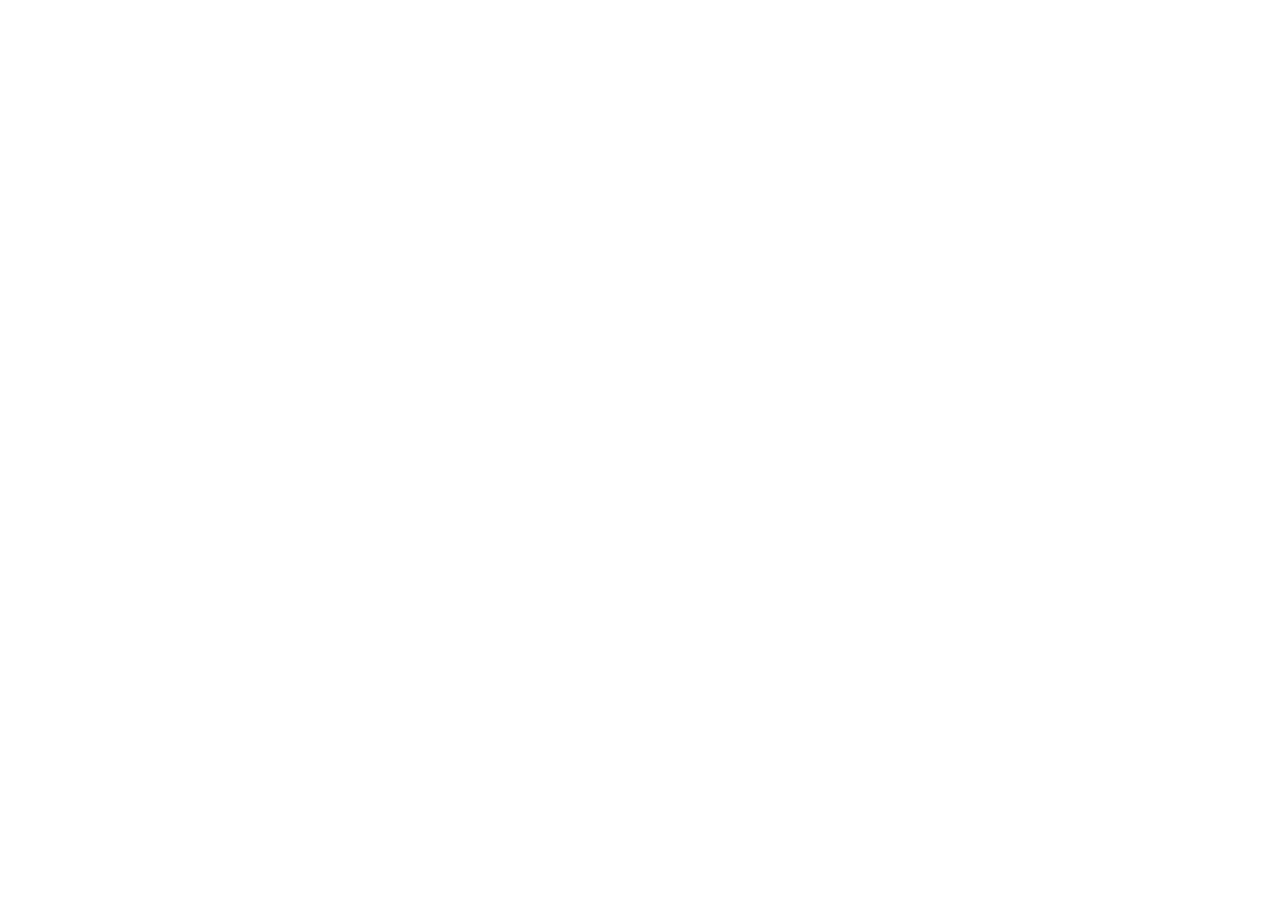
==== index.html @ df2b5955 "initial commit" ====
<!DOCTYPE html>
<html lang="sk">
<head>
    <meta charset="UTF-8">
    <meta name="viewport" content="width=device-width, initial-scale=1.0">
    <title>Document</title>
</head>
<body>
    
</body>
</html>
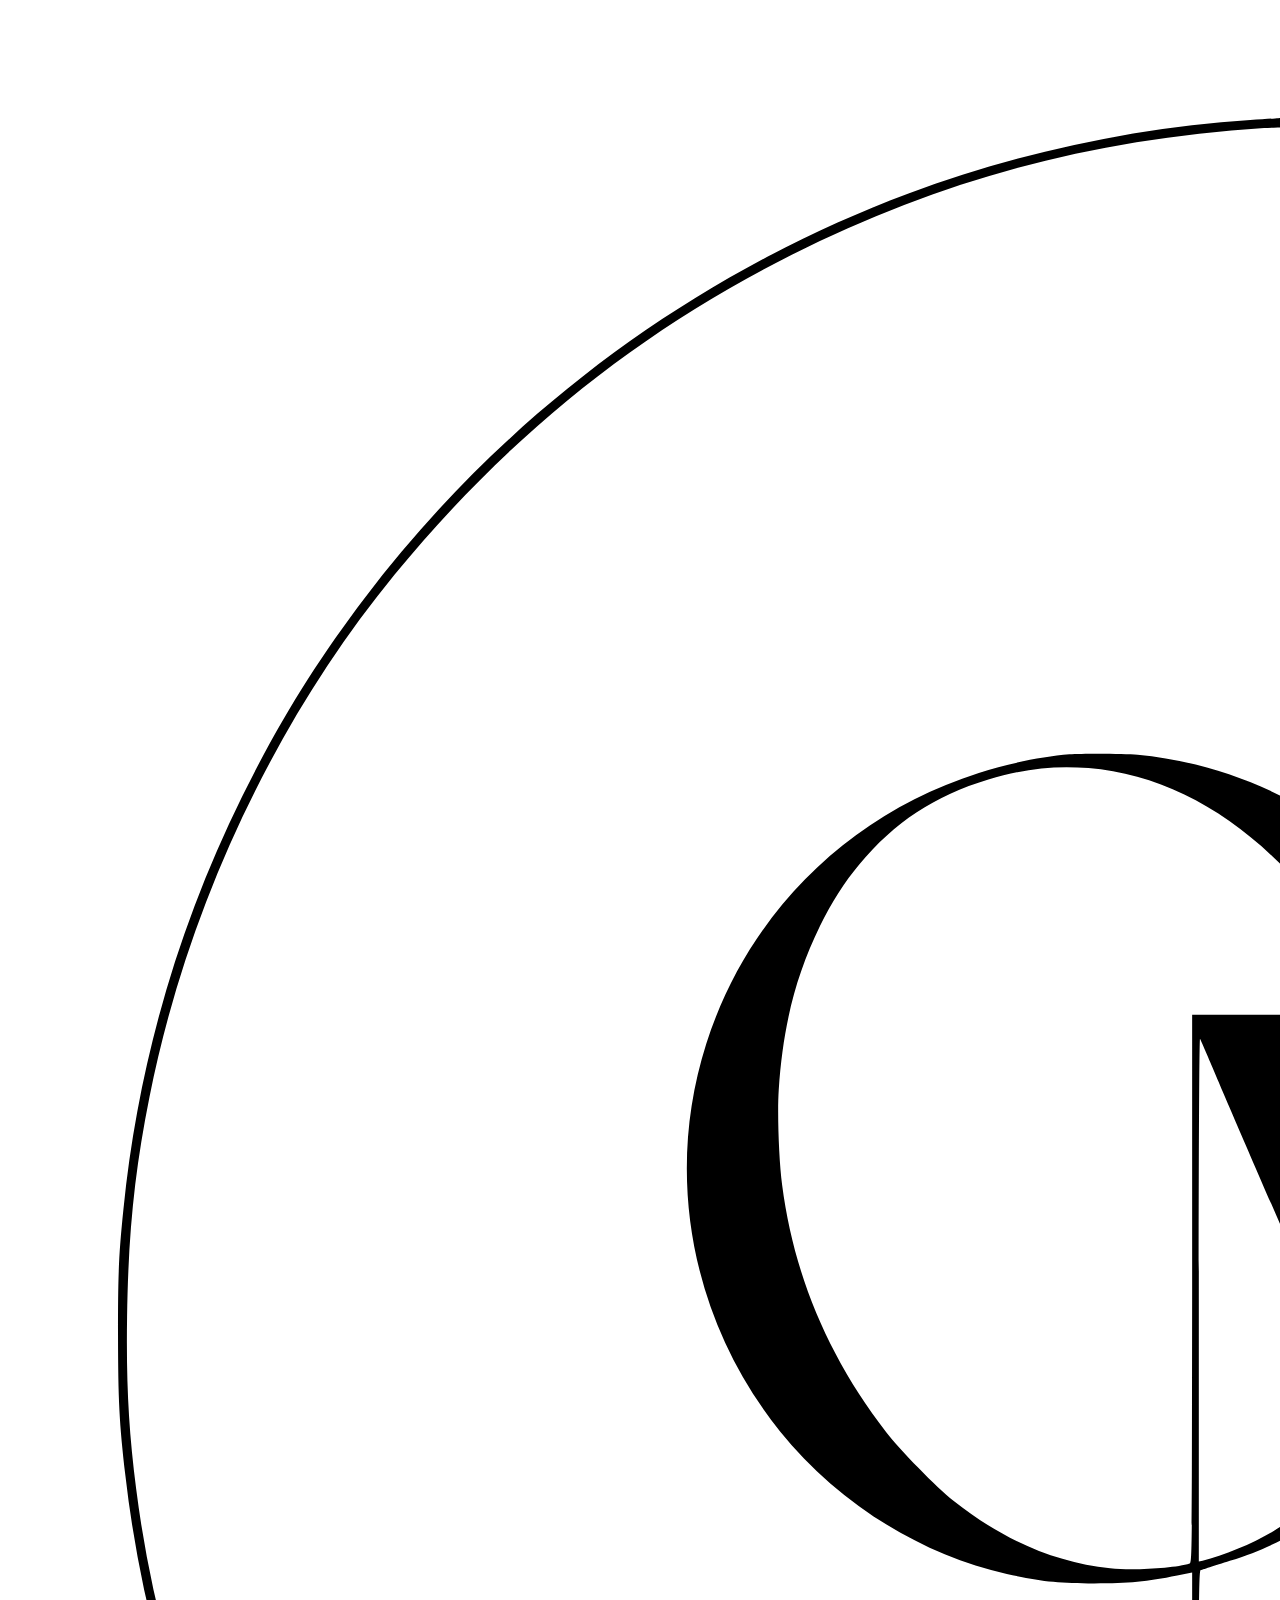
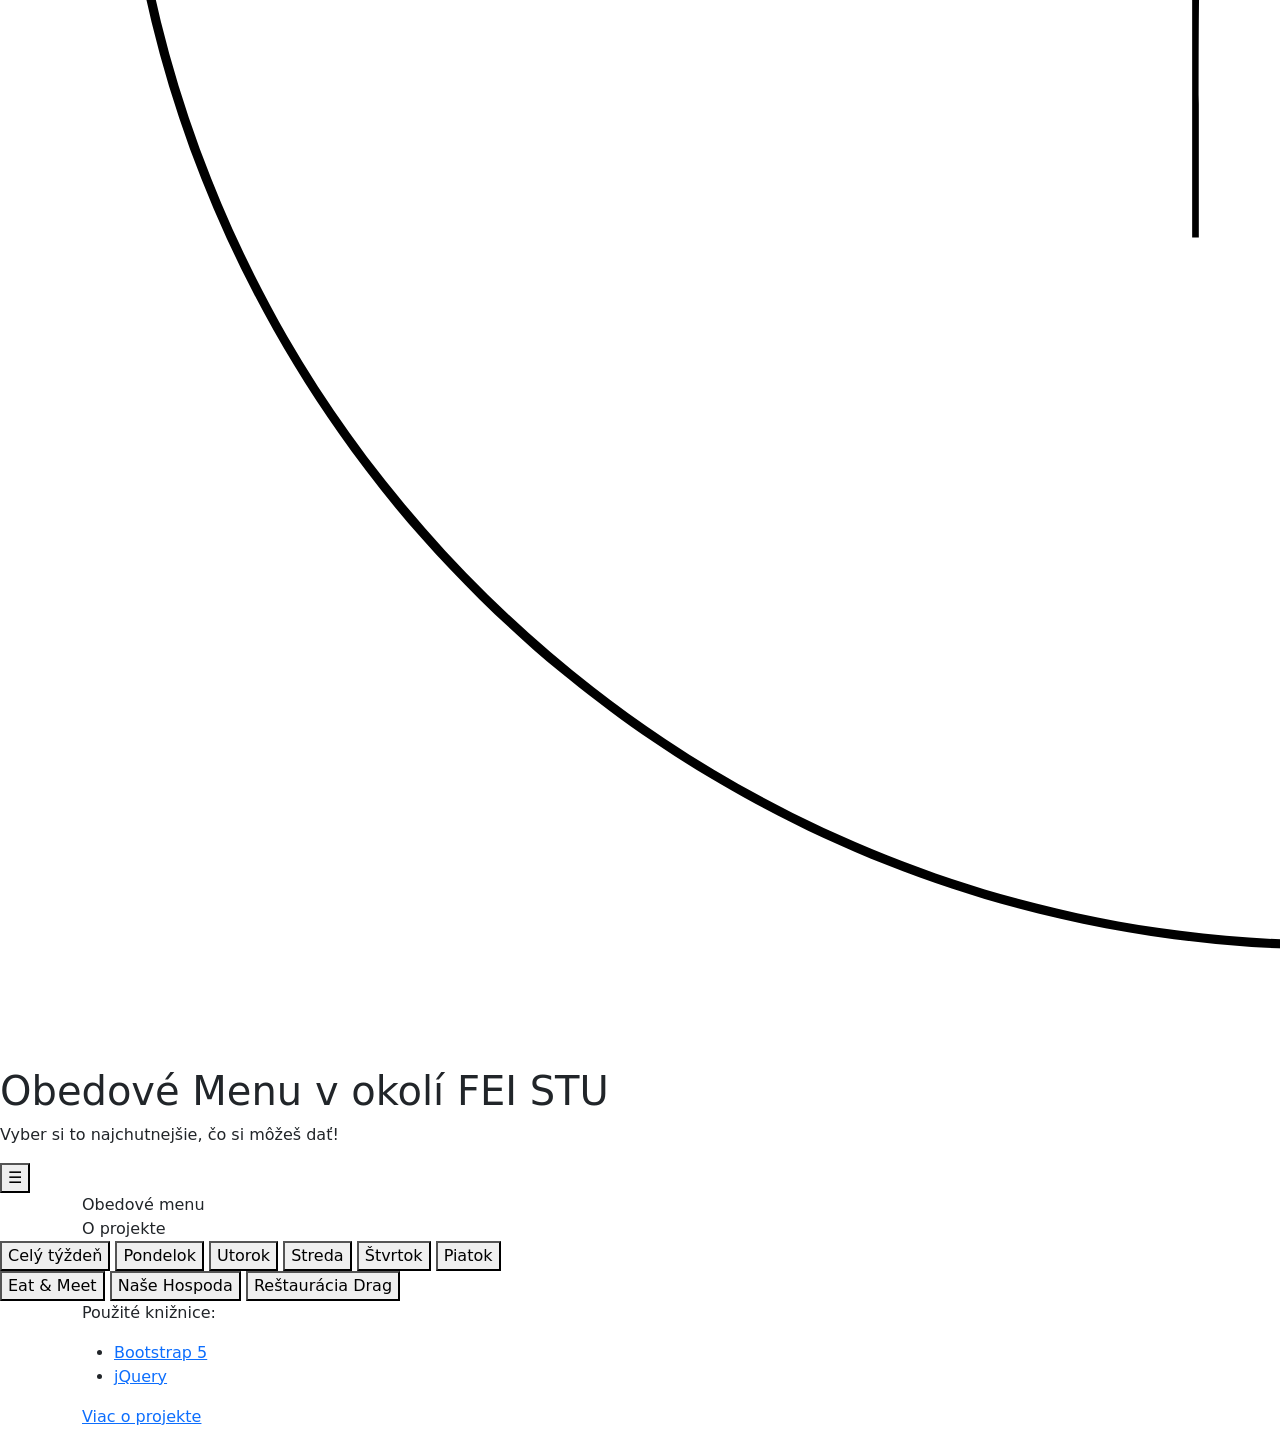
==== commit f551e30d: "add main page structure" ====
--- a/index.html
+++ b/index.html
@@ -3,9 +3,102 @@
 <head>
     <meta charset="UTF-8">
     <meta name="viewport" content="width=device-width, initial-scale=1.0">
-    <title>Document</title>
+    <title>Obedové Menu</title>
+
+    <!-- Bootstrap CSS -->
+    <link
+    href="https://cdn.jsdelivr.net/npm/bootstrap@5.3.8/dist/css/bootstrap.min.css"
+    rel="stylesheet">
+
+    <link rel="stylesheet" href="css/style.css">
 </head>
 <body>
+    <header>
+        <div class="header-container">
+            <div class="left">
+                <img src="favicon.svg" alt="Logo Obedové menu">
+                <h1>Obedové Menu v okolí FEI STU</h1>
+            </div>
+            
+            <p class="slogan">Vyber si to najchutnejšie, čo si môžeš dať!</p>
+        </div>
+    </header>
+
+    <button class="hamburger" id="menu-toggle" aria-expanded="false" aria-controls="main-nav">
+        ☰
+    </button>
     
+    <nav class="main-nav" aria-label="Hlavná navigácia">
+        <div class="container">
+            <a href="index.html" class="nav-link active"
+               aria-current="page">Obedové menu</a>
+            <a href="about.html" class="nav-link">O projekte</a>
+        </div>
+    </nav>
+
+    <main>
+        <section >
+            <div id="day-selector" class="day-selector" aria-label="Výber dňa v týždni">
+                <button type="button" class="day-button"
+                        data-day="all">Celý týždeň</button>
+                <button type="button" class="day-button"
+                        data-day="1">Pondelok</button>
+                <button type="button" class="day-button"
+                        data-day="2">Utorok</button>
+                <button type="button" class="day-button"
+                        data-day="3">Streda</button>
+                <button type="button" class="day-button"
+                        data-day="4">Štvrtok</button>
+                <button type="button" class="day-button"
+                        data-day="5">Piatok</button>
+            </div>
+
+            <div id="restaurant-selector" class="restaurant-selector" aria-label="Výber reštaurácie">
+                <button type="button" class="restaurant-button">Eat & Meet</button>
+                <button type="button" class="restaurant-button">Naše Hospoda</button>
+                <button type="button" class="restaurant-button">Reštaurácia Drag</button>
+            </div>
+        </section>
+
+    </main>
+
+    <footer>
+        <div class="container">
+        <p>Použité knižnice:</p>
+
+        <ul>
+            <li>
+                <a href="https://getbootstrap.com/"
+                   target="_blank"
+                   rel="noopener noreferrer">
+                    Bootstrap 5
+                </a>
+            </li>
+            <li>
+                <a href="https://jquery.com/"
+                   target="_blank"
+                   rel="noopener noreferrer">
+                    jQuery
+                </a>
+            </li>
+        </ul>
+
+        <p>
+            <a href="about.html">Viac o projekte</a>
+        </p>
+    </div>
+    </footer>
+
+
+    <!-- jQuery -->
+    <script src="https://code.jquery.com/jquery-3.7.1.min.js"></script>
+
+    <!-- Bootstrap JavaScript -->
+    <script
+        src="https://cdn.jsdelivr.net/npm/bootstrap@5.3.8/dist/js/bootstrap.bundle.min.js">
+    </script>
+
+    <!-- JavaScript -->
+    <script src="js/script.js"></script>
 </body>
 </html>
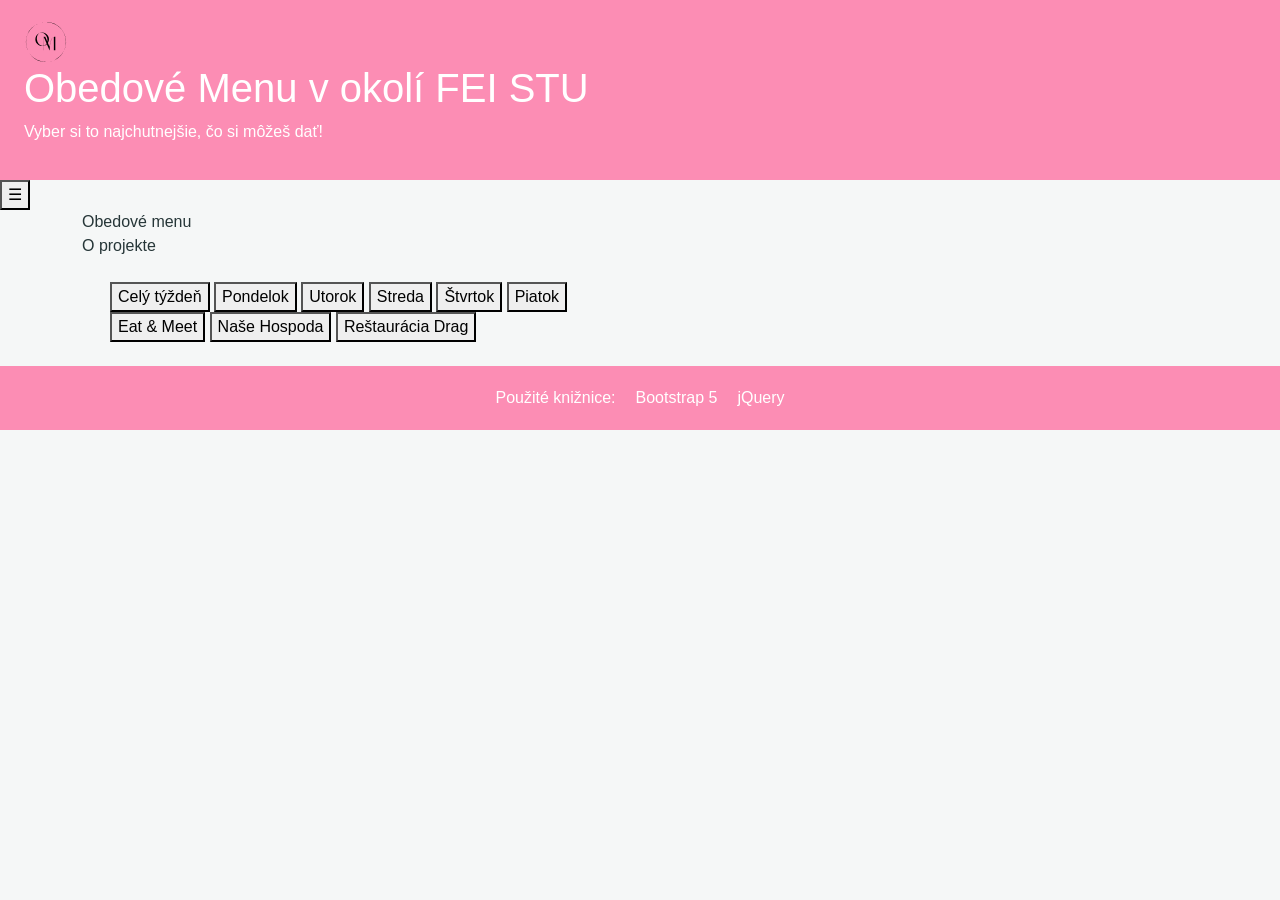
==== commit e3d7762c: "add: basic css" ====
--- a/index.html
+++ b/index.html
@@ -4,6 +4,8 @@
     <meta charset="UTF-8">
     <meta name="viewport" content="width=device-width, initial-scale=1.0">
     <title>Obedové Menu</title>
+
+    <link rel="icon" type="image/x-icon" href="favicon.svg">
 
     <!-- Bootstrap CSS -->
     <link
@@ -16,7 +18,7 @@
     <header>
         <div class="header-container">
             <div class="left">
-                <img src="favicon.svg" alt="Logo Obedové menu">
+                <img class="header-icon" src="favicon.svg" alt="Logo Obedové menu">
                 <h1>Obedové Menu v okolí FEI STU</h1>
             </div>
             
@@ -63,10 +65,10 @@
     </main>
 
     <footer>
-        <div class="container">
+        <div class="footer-content">
         <p>Použité knižnice:</p>
 
-        <ul>
+        <ul class="libraries">
             <li>
                 <a href="https://getbootstrap.com/"
                    target="_blank"
@@ -82,10 +84,6 @@
                 </a>
             </li>
         </ul>
-
-        <p>
-            <a href="about.html">Viac o projekte</a>
-        </p>
     </div>
     </footer>
 
--- a/css/style.css
+++ b/css/style.css
@@ -0,0 +1,88 @@
+* {
+  box-sizing: border-box;
+}
+
+:root {
+    --color-primary: #ffffff;
+}
+
+body {
+  margin: 0;
+  font-family: Arial, sans-serif;
+  background-color: #f5f7f7;
+  color: #263638;
+}
+
+header {
+  background-color: #fc8db4;
+  color: white;
+  padding: 20px 24px;
+}
+
+footer {
+  background-color: #fc8db4;
+  color: white;
+  padding: 20px 24px;
+}
+
+.footer-content {
+  display: flex;
+  align-items: center;
+  justify-content: center;
+  gap: 20px;
+}
+
+.footer-content p {
+  margin: 0;
+}
+
+.libraries {
+  list-style: none;
+  display: flex;
+  gap: 20px;
+  padding: 0;
+  margin: 0;
+}
+
+.libraries a {
+  color: white;
+  text-decoration: none;
+}
+
+.libraries a:hover {
+  text-decoration: underline;
+}
+
+.header-content {
+  max-width: 1100px;
+  margin: 0 auto;
+  display: flex;
+  align-items: center;
+  gap: 14px;
+}
+
+.header-icon {
+  width: 44px;
+  height: 44px;
+  object-fit: contain;
+  flex-shrink: 0;
+}
+
+.header-title h1 {
+  margin: 0;
+  font-size: 26px;
+}
+
+.header-title p {
+  margin: 5px 0 0;
+  color: #d9eeee;
+}
+
+main {
+  max-width: 1100px;
+  margin: 24px auto;
+  padding: 0 20px;
+}
+
+
+
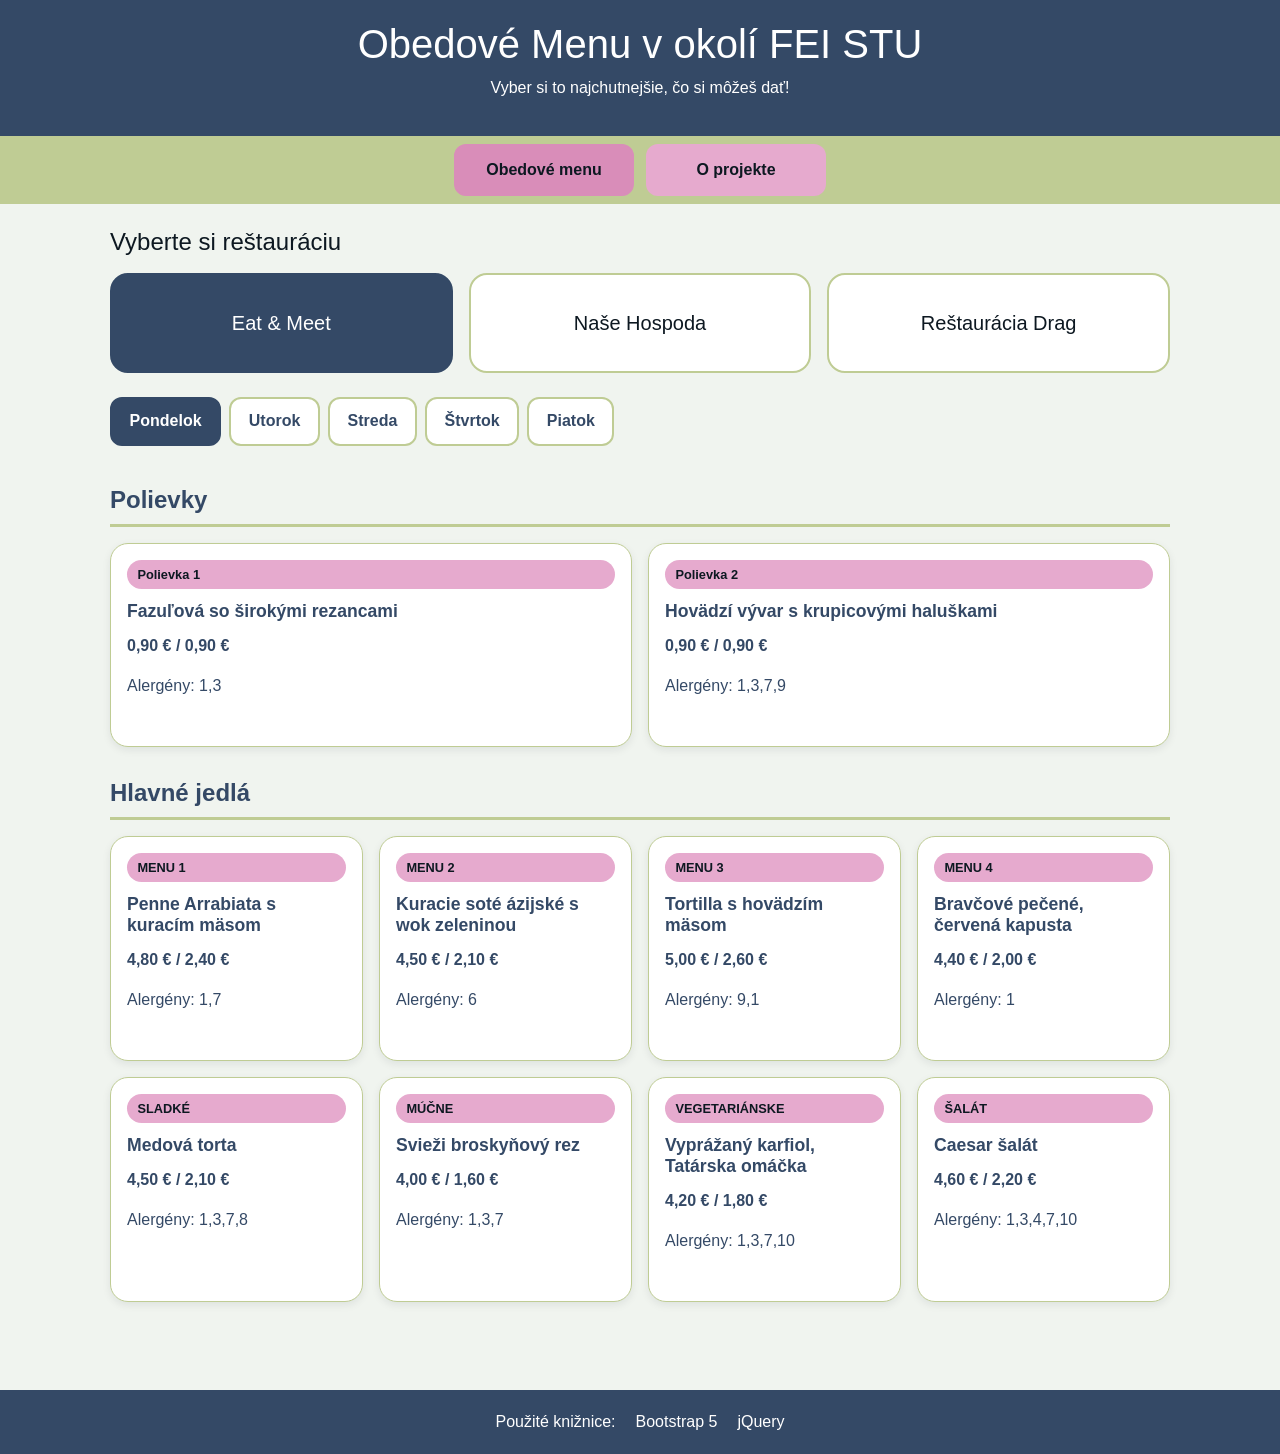
==== commit ee50c020: "add: website design layout" ====
--- a/index.html
+++ b/index.html
@@ -18,7 +18,6 @@
     <header>
         <div class="header-container">
             <div class="left">
-                <img class="header-icon" src="favicon.svg" alt="Logo Obedové menu">
                 <h1>Obedové Menu v okolí FEI STU</h1>
             </div>
             
@@ -26,23 +25,45 @@
         </div>
     </header>
 
-    <button class="hamburger" id="menu-toggle" aria-expanded="false" aria-controls="main-nav">
+    <button
+        class="hamburger navbar-toggler"
+        id="menu-toggle"
+        type="button"
+        aria-expanded="false"
+        aria-controls="main-nav"
+        aria-label="Otvoriť navigáciu"
+    >
         ☰
     </button>
-    
-    <nav class="main-nav" aria-label="Hlavná navigácia">
+
+    <nav class="main-nav navbar navbar-expand-md" id="main-nav"
+        aria-label="Hlavná navigácia">
         <div class="container">
-            <a href="index.html" class="nav-link active"
-               aria-current="page">Obedové menu</a>
-            <a href="about.html" class="nav-link">O projekte</a>
+            <a href="index.html" class="nav-link active" aria-current="page">
+                Obedové menu
+            </a>
+            <a href="about.html" class="nav-link">
+                O projekte
+            </a>
         </div>
     </nav>
 
     <main>
-        <section >
-            <div id="day-selector" class="day-selector" aria-label="Výber dňa v týždni">
-                <button type="button" class="day-button"
-                        data-day="all">Celý týždeň</button>
+        <section id="restaurant-selection">
+            <div id="restaurant-selector" class="restaurant-selector" aria-label="Výber reštaurácie">
+
+                <h2 class="h4 mb-3">Vyberte si reštauráciu</h2>
+
+                <div id="restaurants-container" class="row g-3">
+                    <!-- listings are generated by JavaScript -->
+                </div>
+    
+            </div>            
+        </section>
+
+        <!-- display the menu -->
+        <section id="menu-section">
+             <div id="day-selector" class="day-selector" aria-label="Výber dňa v týždni">
                 <button type="button" class="day-button"
                         data-day="1">Pondelok</button>
                 <button type="button" class="day-button"
@@ -55,10 +76,8 @@
                         data-day="5">Piatok</button>
             </div>
 
-            <div id="restaurant-selector" class="restaurant-selector" aria-label="Výber reštaurácie">
-                <button type="button" class="restaurant-button">Eat & Meet</button>
-                <button type="button" class="restaurant-button">Naše Hospoda</button>
-                <button type="button" class="restaurant-button">Reštaurácia Drag</button>
+            <div id="meals-container">
+                
             </div>
         </section>
 
--- a/css/style.css
+++ b/css/style.css
@@ -1,28 +1,38 @@
+
 * {
   box-sizing: border-box;
 }
 
 :root {
-    --color-primary: #ffffff;
+  --color-primary: #BFCC94;
+  --color-background: #F0F4EF;
+  --color-accent: #E6AACE;
+  --color-secondary: #344966;
+  --color-text: #0D1821;
+
+  --color-surface: #FFFFFF;
+  --color-border: var(--color-primary);
+  --color-hover: #E7ECD9;
+  --color-header-text: var(--color-surface);
+
+  --radius-card: 18px;
+  --radius-button: 12px;
+  --transition-default: 0.2s ease;
 }
 
 body {
   margin: 0;
   font-family: Arial, sans-serif;
-  background-color: #f5f7f7;
-  color: #263638;
-}
-
-header {
-  background-color: #fc8db4;
-  color: white;
+  background-color: var(--color-background);
+  color: var(--color-text);
+}
+
+header,
+footer {
+  background-color: var(--color-secondary);
+  color: var(--color-header-text);
   padding: 20px 24px;
-}
-
-footer {
-  background-color: #fc8db4;
-  color: white;
-  padding: 20px 24px;
+  text-align: center;
 }
 
 .footer-content {
@@ -45,7 +55,7 @@
 }
 
 .libraries a {
-  color: white;
+  color: var(--color-header-text);
   text-decoration: none;
 }
 
@@ -61,13 +71,6 @@
   gap: 14px;
 }
 
-.header-icon {
-  width: 44px;
-  height: 44px;
-  object-fit: contain;
-  flex-shrink: 0;
-}
-
 .header-title h1 {
   margin: 0;
   font-size: 26px;
@@ -75,7 +78,46 @@
 
 .header-title p {
   margin: 5px 0 0;
-  color: #d9eeee;
+  color: var(--color-background);
+}
+
+/* Navigation */
+.main-nav {
+    background-color: var(--color-primary);
+    padding: 0.5rem 0;
+}
+
+.main-nav .container {
+    display: flex;
+    justify-content: center;
+    align-items: center;
+    gap: 0.75rem;
+}
+
+.main-nav .nav-link {
+    flex: 0 1 180px;
+    padding: 0.75rem 1rem;
+    border: 2px solid transparent;
+    border-radius: var(--radius-button);
+    background-color: var(--color-accent);
+    color: var(--color-text);
+    text-align: center;
+    text-decoration: none;
+    font-weight: 600;
+    transition:
+        background-color var(--transition-default),
+        transform var(--transition-default);
+}
+
+.main-nav .nav-link:hover {
+    background-color: #F0C3DC;
+    transform: translateY(-2px);
+}
+
+.main-nav .nav-link.active {
+    background-color: #D98DB9;
+    border-color: #D98DB9;
+    color: var(--color-text);
 }
 
 main {
@@ -84,5 +126,243 @@
   padding: 0 20px;
 }
 
-
-
+/* Restaurant selection */
+.restaurant-card {
+  display: flex;
+  align-items: center;
+  justify-content: center;
+  min-height: 100px;
+  padding: 1.25rem;
+  border: 2px solid var(--color-border);
+  border-radius: var(--radius-card);
+  background-color: var(--color-surface);
+  color: var(--color-text);
+  cursor: pointer;
+  transition:
+    background-color var(--transition-default),
+    border-color var(--transition-default),
+    transform var(--transition-default);
+}
+
+.restaurant-card:hover {
+  background-color: var(--color-hover);
+  border-color: var(--color-secondary);
+  transform: translateY(-3px);
+}
+
+.restaurant-card.active {
+  background-color: var(--color-secondary);
+  border-color: var(--color-secondary);
+  color: var(--color-surface);
+}
+
+.restaurant-card h3 {
+  margin: 0;
+}
+
+/* Day selection */
+.day-selector {
+  display: flex;
+  flex-wrap: wrap;
+  gap: 0.5rem;
+  margin: 1.5rem 0;
+}
+
+.day-button {
+  padding: 0.65rem 1.1rem;
+  border: 2px solid var(--color-border);
+  border-radius: var(--radius-button);
+  background-color: var(--color-surface);
+  color: var(--color-secondary);
+  font-weight: 600;
+  cursor: pointer;
+  transition:
+    background-color var(--transition-default),
+    color var(--transition-default),
+    border-color var(--transition-default);
+}
+
+.day-button:hover {
+  background-color: var(--color-hover);
+  border-color: var(--color-secondary);
+}
+
+.day-button.active {
+  background-color: var(--color-secondary);
+  border-color: var(--color-secondary);
+  color: var(--color-surface);
+}
+
+.restaurant-card:focus-visible,
+.day-button:focus-visible {
+  outline: 3px solid var(--color-accent);
+  outline-offset: 3px;
+}
+
+/* Main menu area */
+#meals-container {
+  padding: 1rem 0 2rem;
+}
+
+.menu-category {
+  margin-bottom: 2rem;
+}
+
+.menu-category-title {
+  margin-bottom: 1rem;
+  padding-bottom: 0.6rem;
+  border-bottom: 3px solid var(--color-primary);
+  color: var(--color-secondary);
+  font-size: 1.5rem;
+  font-weight: 700;
+}
+
+/* Meal cards */
+.meals-grid {
+  display: grid;
+  grid-template-columns: repeat(auto-fit, minmax(250px, 1fr));
+  gap: 1rem;
+}
+
+.meal-card {
+  height: 100%;
+  padding: 1.25rem;
+  border: 1px solid var(--color-border);
+  border-radius: var(--radius-card);
+  background-color: var(--color-surface);
+  color: var(--color-text);
+  box-shadow: 0 3px 8px rgb(13 24 33 / 8%);
+  transition:
+    transform var(--transition-default),
+    box-shadow var(--transition-default);
+}
+
+.meal-card:hover {
+  transform: scale(1.025);
+  box-shadow: 0 8px 18px rgb(13 24 33 / 14%);
+}
+
+.meal-card-title {
+  margin-bottom: 0.75rem;
+  color: var(--color-secondary);
+  font-size: 1.1rem;
+  font-weight: 700;
+}
+
+.meal-card-type {
+  display: inline-block;
+  margin-bottom: 0.75rem;
+  padding: 0.3rem 0.65rem;
+  border-radius: 999px;
+  background-color: var(--color-accent);
+  color: var(--color-text);
+  font-size: 0.8rem;
+  font-weight: 600;
+}
+
+.meal-card-details {
+  display: flex;
+  flex-wrap: wrap;
+  justify-content: space-between;
+  gap: 0.5rem;
+  margin-top: 1rem;
+  padding-top: 0.75rem;
+  border-top: 1px solid var(--color-border);
+  font-size: 0.9rem;
+}
+
+.meal-card-price {
+  color: var(--color-secondary);
+  font-weight: 700;
+}
+
+.meal-card-allergens {
+  color: var(--color-secondary);
+}
+
+/* Hamburger menu */
+.hamburger {
+  display: none;
+  padding: 0.5rem 0.75rem;
+  border: 2px solid var(--color-primary);
+  border-radius: var(--radius-button);
+  background-color: var(--color-secondary);
+  color: var(--color-surface);
+  font-size: 1.5rem;
+  line-height: 1;
+  cursor: pointer;
+}
+
+.hamburger:hover,
+.hamburger:focus,
+.hamburger:active {
+    background-color: var(--color-hover);
+    color: var(--color-text);
+    box-shadow: none;
+}
+
+.hamburger:focus-visible {
+  outline: 3px solid var(--color-accent);
+  outline-offset: 3px;
+}
+
+@media (prefers-reduced-motion: reduce) {
+  .meal-card,
+  .restaurant-card,
+  .day-button {
+    transition: none;
+  }
+
+  .meal-card:hover,
+  .restaurant-card:hover {
+    transform: none;
+  }
+}
+
+@media (max-width: 768px) {
+  header,
+  footer {
+    padding: 16px;
+  }
+
+  main {
+    margin: 16px auto;
+    padding: 0 12px;
+  }
+
+  .hamburger {
+    display: block;
+    margin: 0.75rem 1rem;
+  }
+
+
+  .main-nav {
+    display: none;
+  }
+
+  .main-nav.open {
+    display: block;
+  }
+
+  .main-nav .container {
+    display: flex;
+    flex-direction: column;
+    gap: 0.5rem;
+  }
+
+  .header-title h1 {
+    font-size: 1.3rem;
+  }
+
+  .footer-content,
+  .libraries {
+    flex-direction: column;
+    gap: 10px;
+    text-align: center;
+  }
+
+  .meals-grid {
+    grid-template-columns: 1fr;
+  }
+}
+
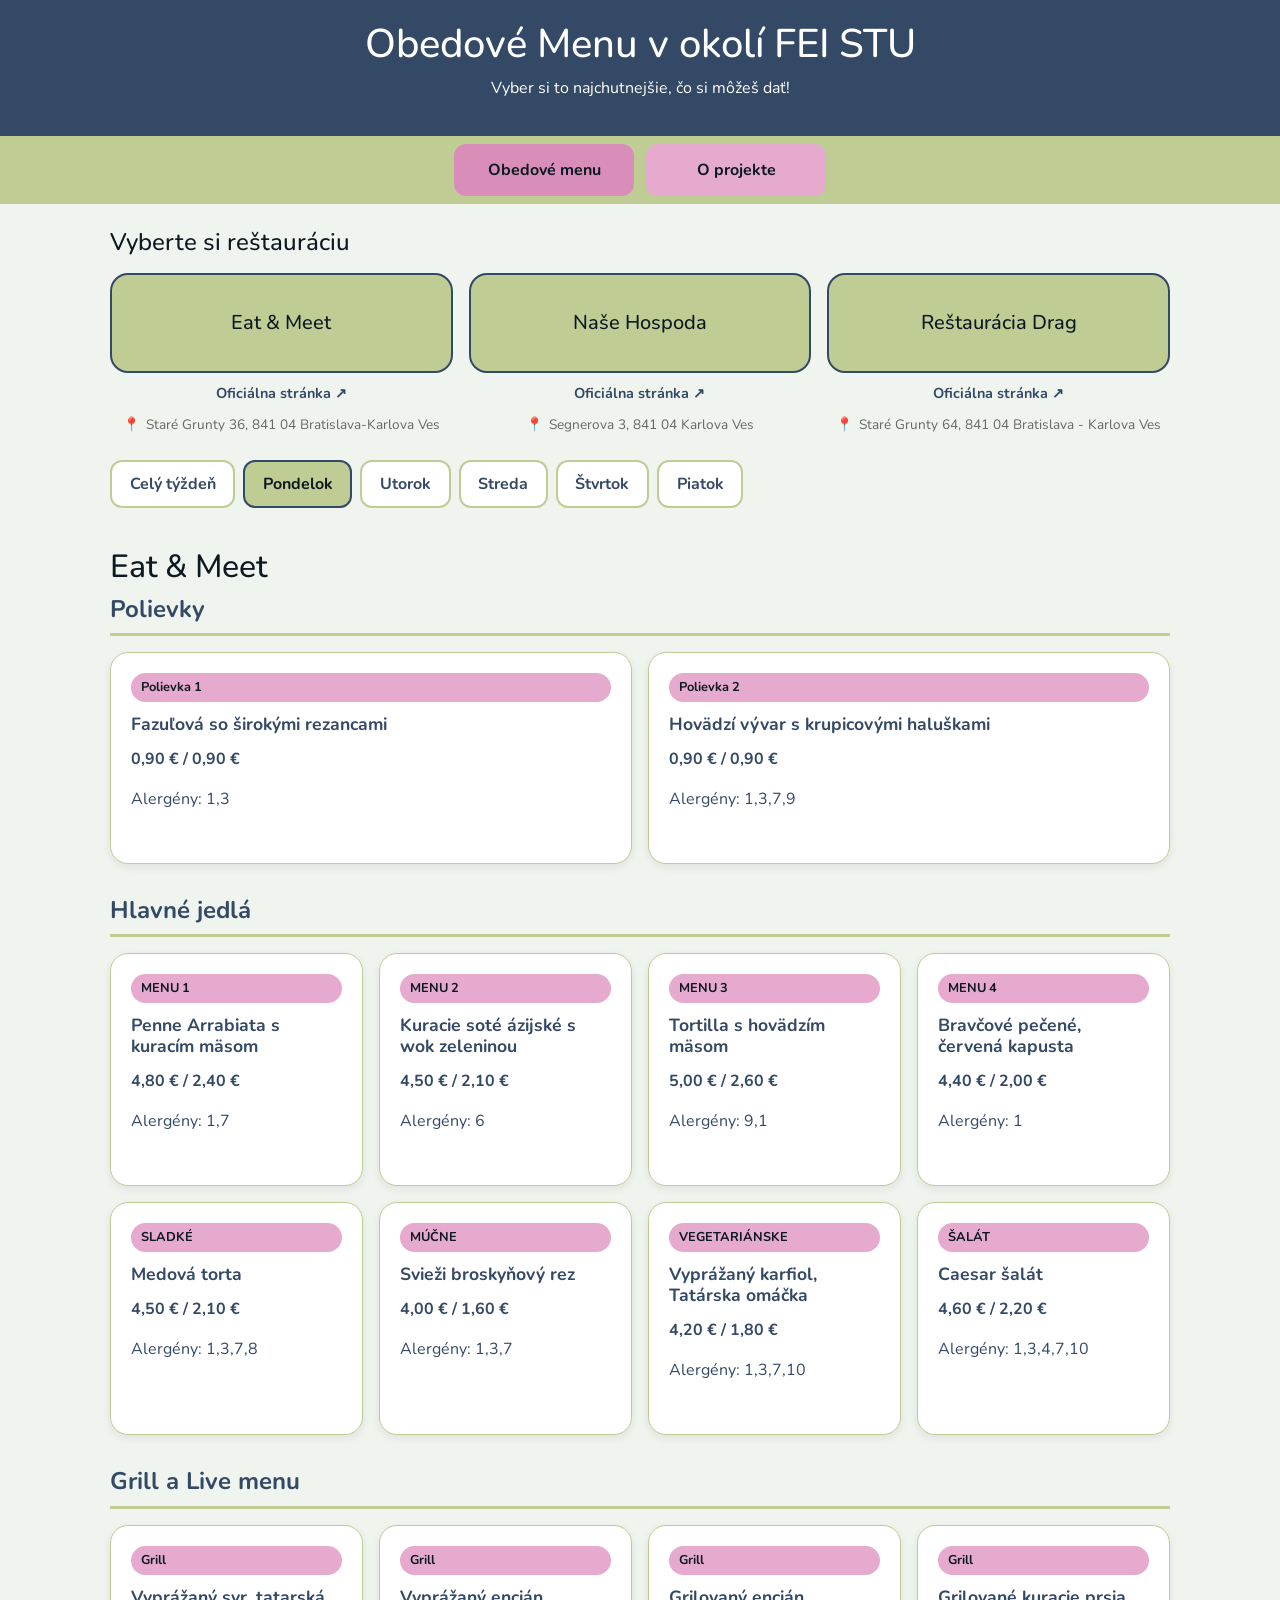
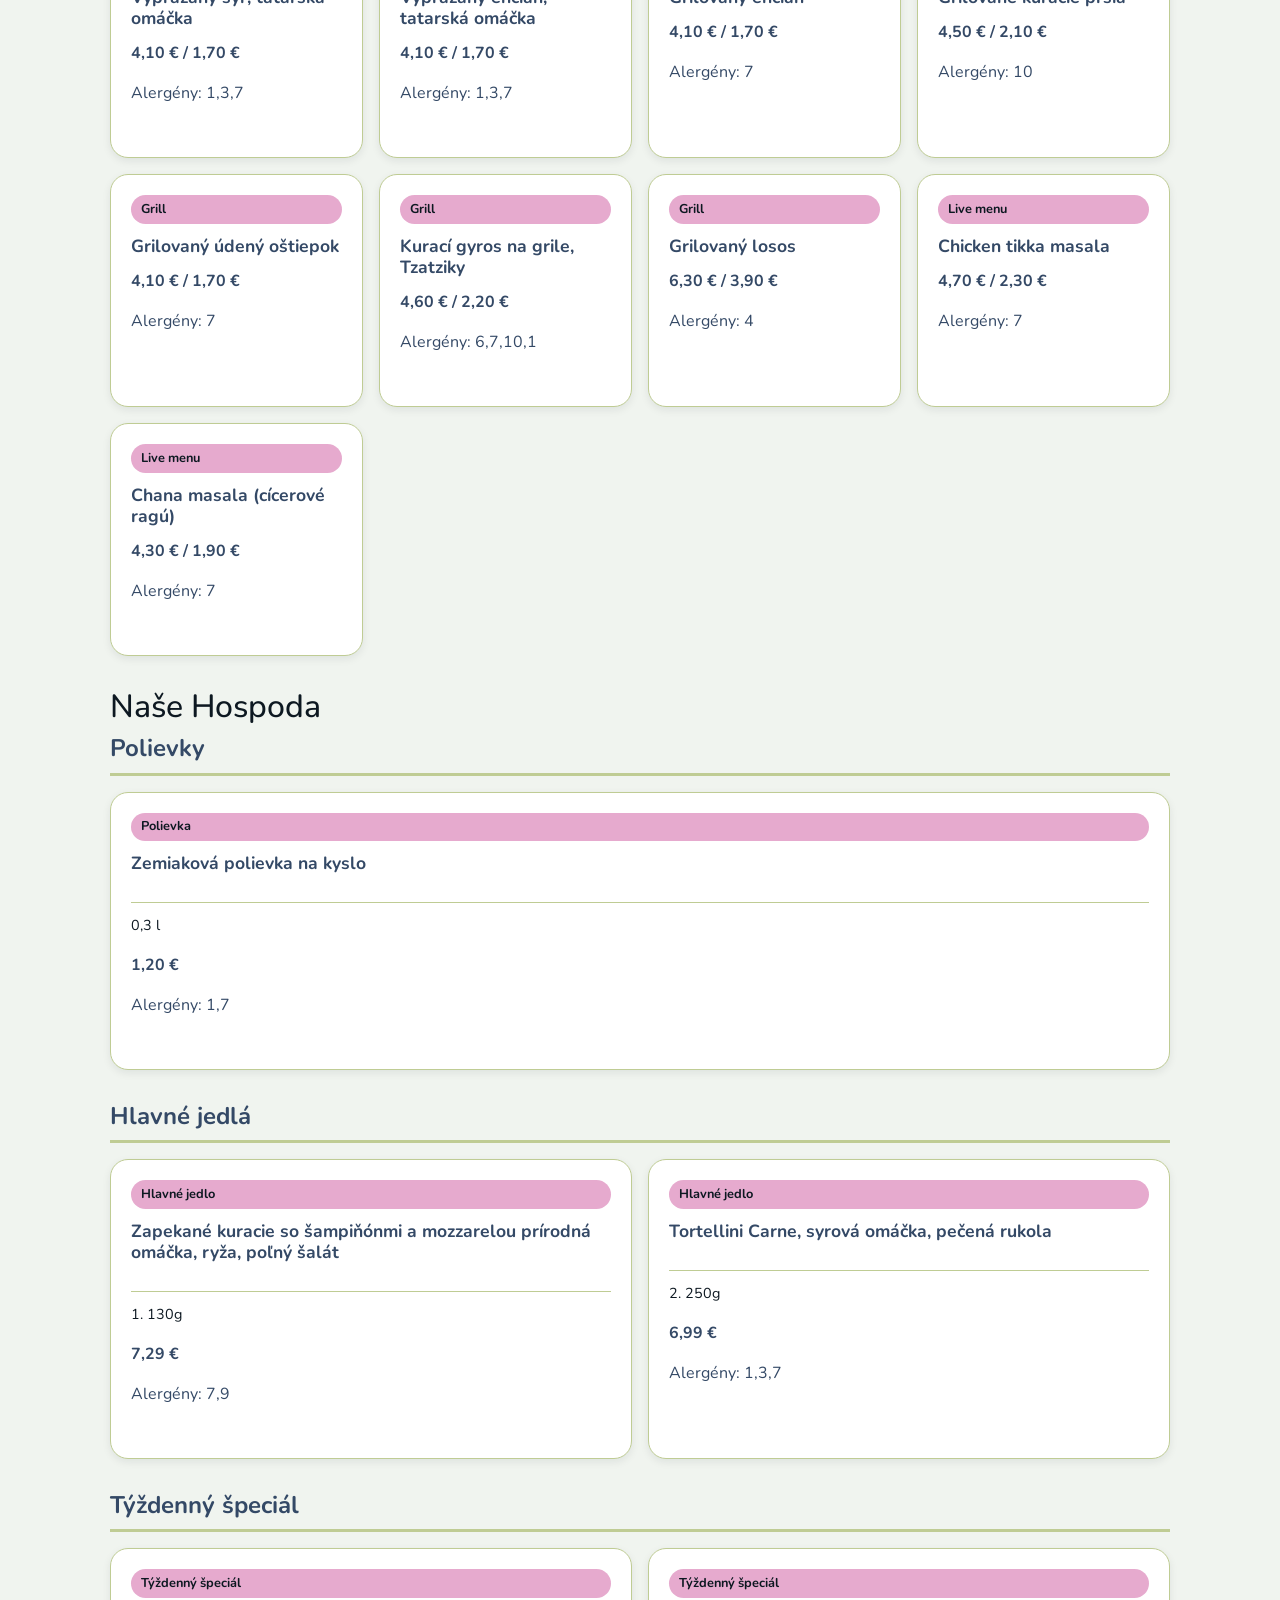
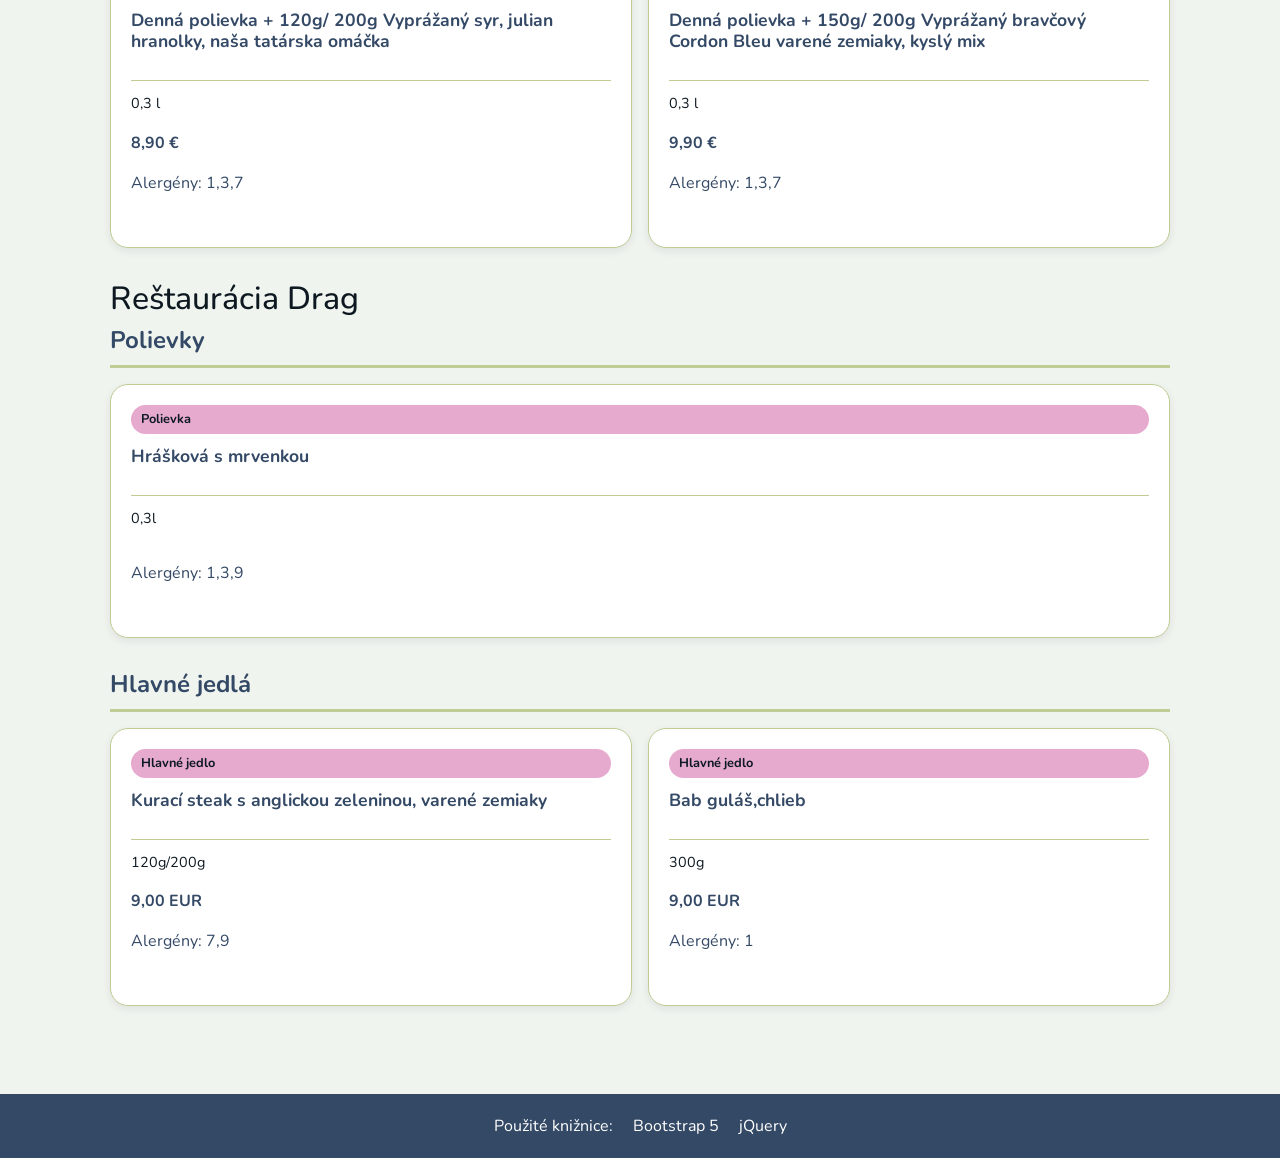
==== commit 18854e95: "Add restaurant links and addresses" ====
--- a/index.html
+++ b/index.html
@@ -64,6 +64,9 @@
         <!-- display the menu -->
         <section id="menu-section">
              <div id="day-selector" class="day-selector" aria-label="Výber dňa v týždni">
+                <button type="button" id="week-view-toggle" class="day-button">
+                    Celý týždeň
+                </button>
                 <button type="button" class="day-button"
                         data-day="1">Pondelok</button>
                 <button type="button" class="day-button"
--- a/css/style.css
+++ b/css/style.css
@@ -9,6 +9,7 @@
   --color-accent: #E6AACE;
   --color-secondary: #344966;
   --color-text: #0D1821;
+  --color-active: #8CA9A0;
 
   --color-surface: #FFFFFF;
   --color-border: var(--color-primary);
@@ -19,10 +20,36 @@
   --radius-button: 12px;
   --transition-default: 0.2s ease;
 }
+@font-face {
+    font-family: 'Nunito';
+    src: url('../fonts/Nunito-Regular.woff2') format('woff2');
+    font-weight: 400;
+}
+@font-face {
+    font-family: 'Nunito';
+    src: url('../fonts/Nunito-Medium.woff2') format('woff2');
+    font-weight: 500;
+}
+@font-face {
+    font-family: 'Nunito';
+    src: url('../fonts/Nunito-Bold.woff2') format('woff2');
+    font-weight: 700;
+}
+@font-face {
+    font-family: 'Nunito';
+    src: url('../fonts/Nunito-BoldItalic.woff2') format('woff2');
+    font-weight: 700;
+    font-style: italic;
+}
+@font-face {
+    font-family: 'Nunito';
+    src: url('../fonts/Nunito-Italic.woff2') format('woff2');
+    font-style: italic;
+}
 
 body {
   margin: 0;
-  font-family: Arial, sans-serif;
+  font-family: 'Nunito', Helvetica;
   background-color: var(--color-background);
   color: var(--color-text);
 }
@@ -151,9 +178,9 @@
 }
 
 .restaurant-card.active {
-  background-color: var(--color-secondary);
+  background-color: var(--color-primary);
   border-color: var(--color-secondary);
-  color: var(--color-surface);
+  color: var(--color-text);
 }
 
 .restaurant-card h3 {
@@ -188,9 +215,9 @@
 }
 
 .day-button.active {
-  background-color: var(--color-secondary);
+  background-color: var(--color-primary);
   border-color: var(--color-secondary);
-  color: var(--color-surface);
+  color: var(--color-text);
 }
 
 .restaurant-card:focus-visible,
@@ -278,6 +305,37 @@
 
 .meal-card-allergens {
   color: var(--color-secondary);
+}
+
+.restaurant-option {
+  display: flex;
+  flex-direction: column;
+  align-items: center;
+  gap: 0.65rem;
+  height: 100%;
+}
+
+.restaurant-link {
+  color: var(--color-secondary);
+  font-size: 0.9rem;
+  font-weight: 700;
+  text-decoration: none;
+  transition: color var(--transition-default);
+}
+
+.restaurant-link:hover {
+  color: #6D4270;
+  text-decoration: underline;
+}
+
+.restaurant-address {
+  display: flex;
+  justify-content: center;
+  gap: 0.4rem;
+  margin: 0;
+  color: #666;
+  font-size: 0.85rem;
+  text-align: center;
 }
 
 /* Hamburger menu */
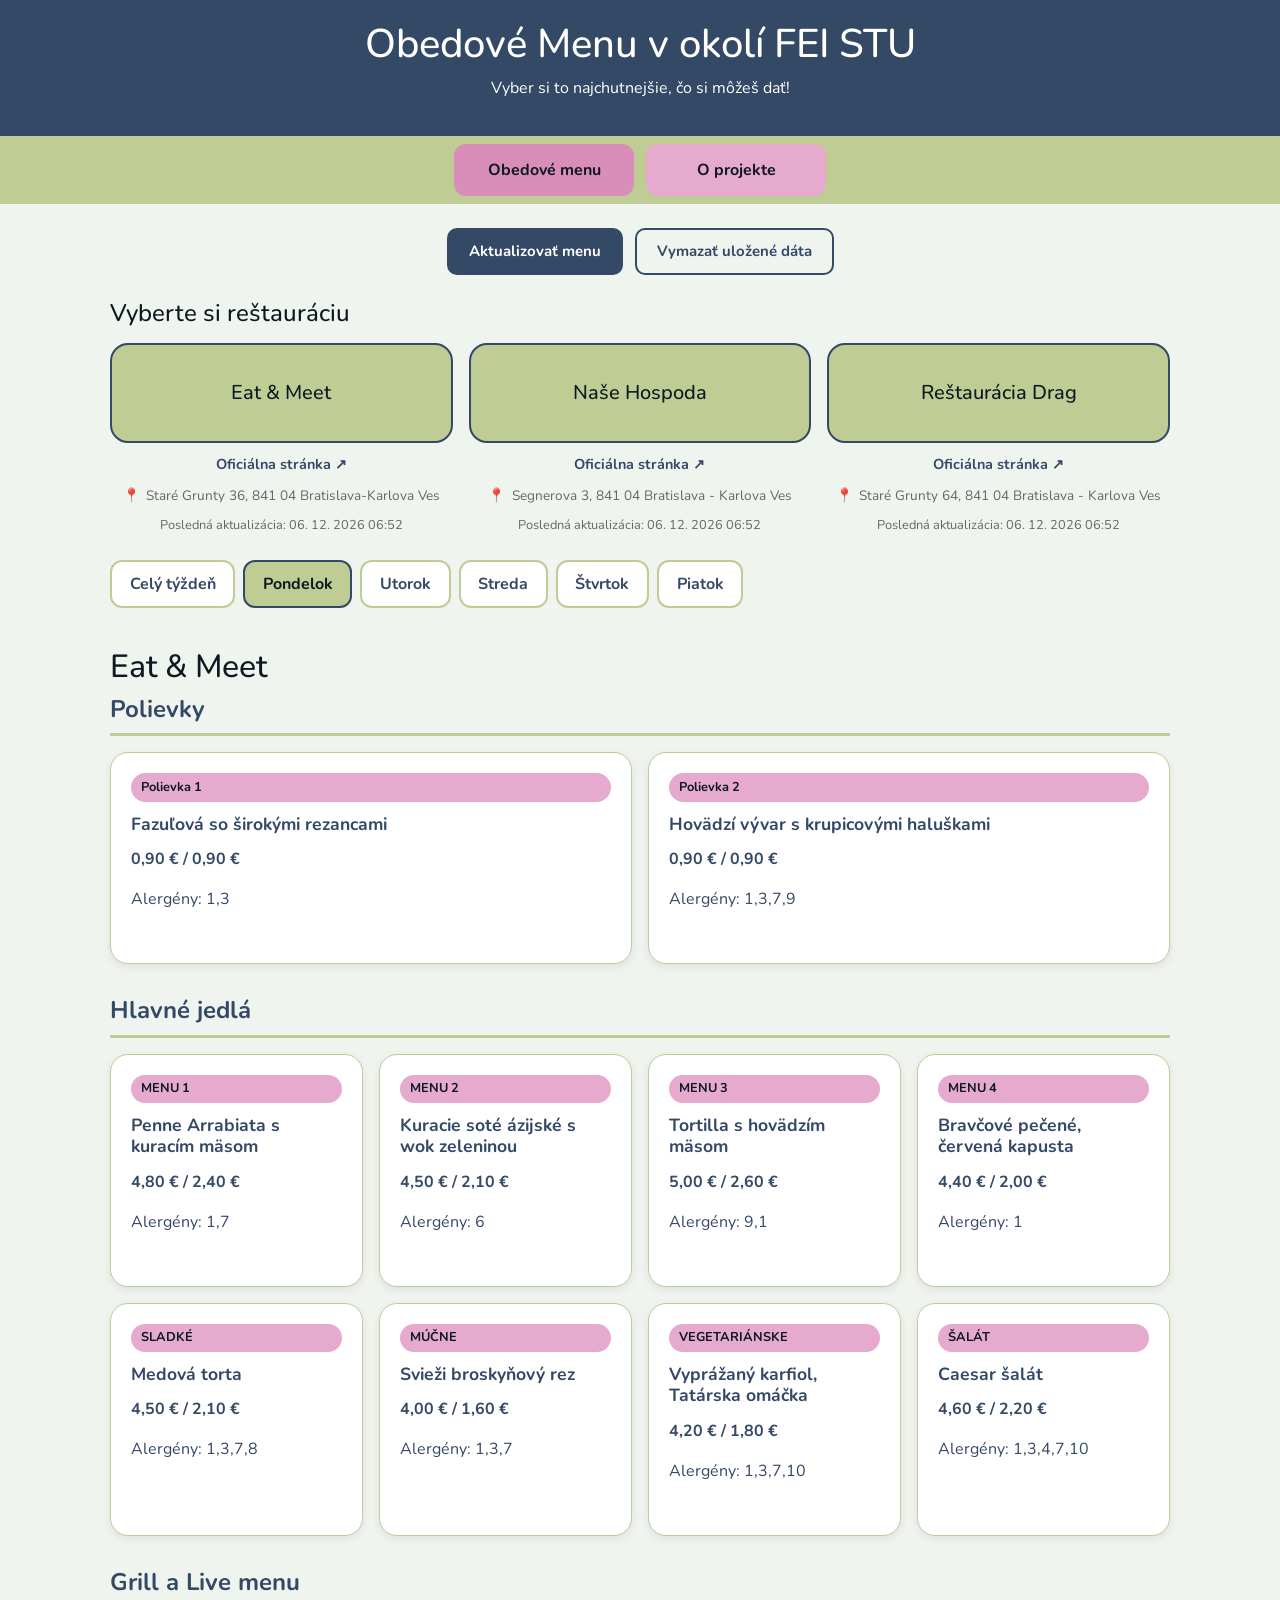
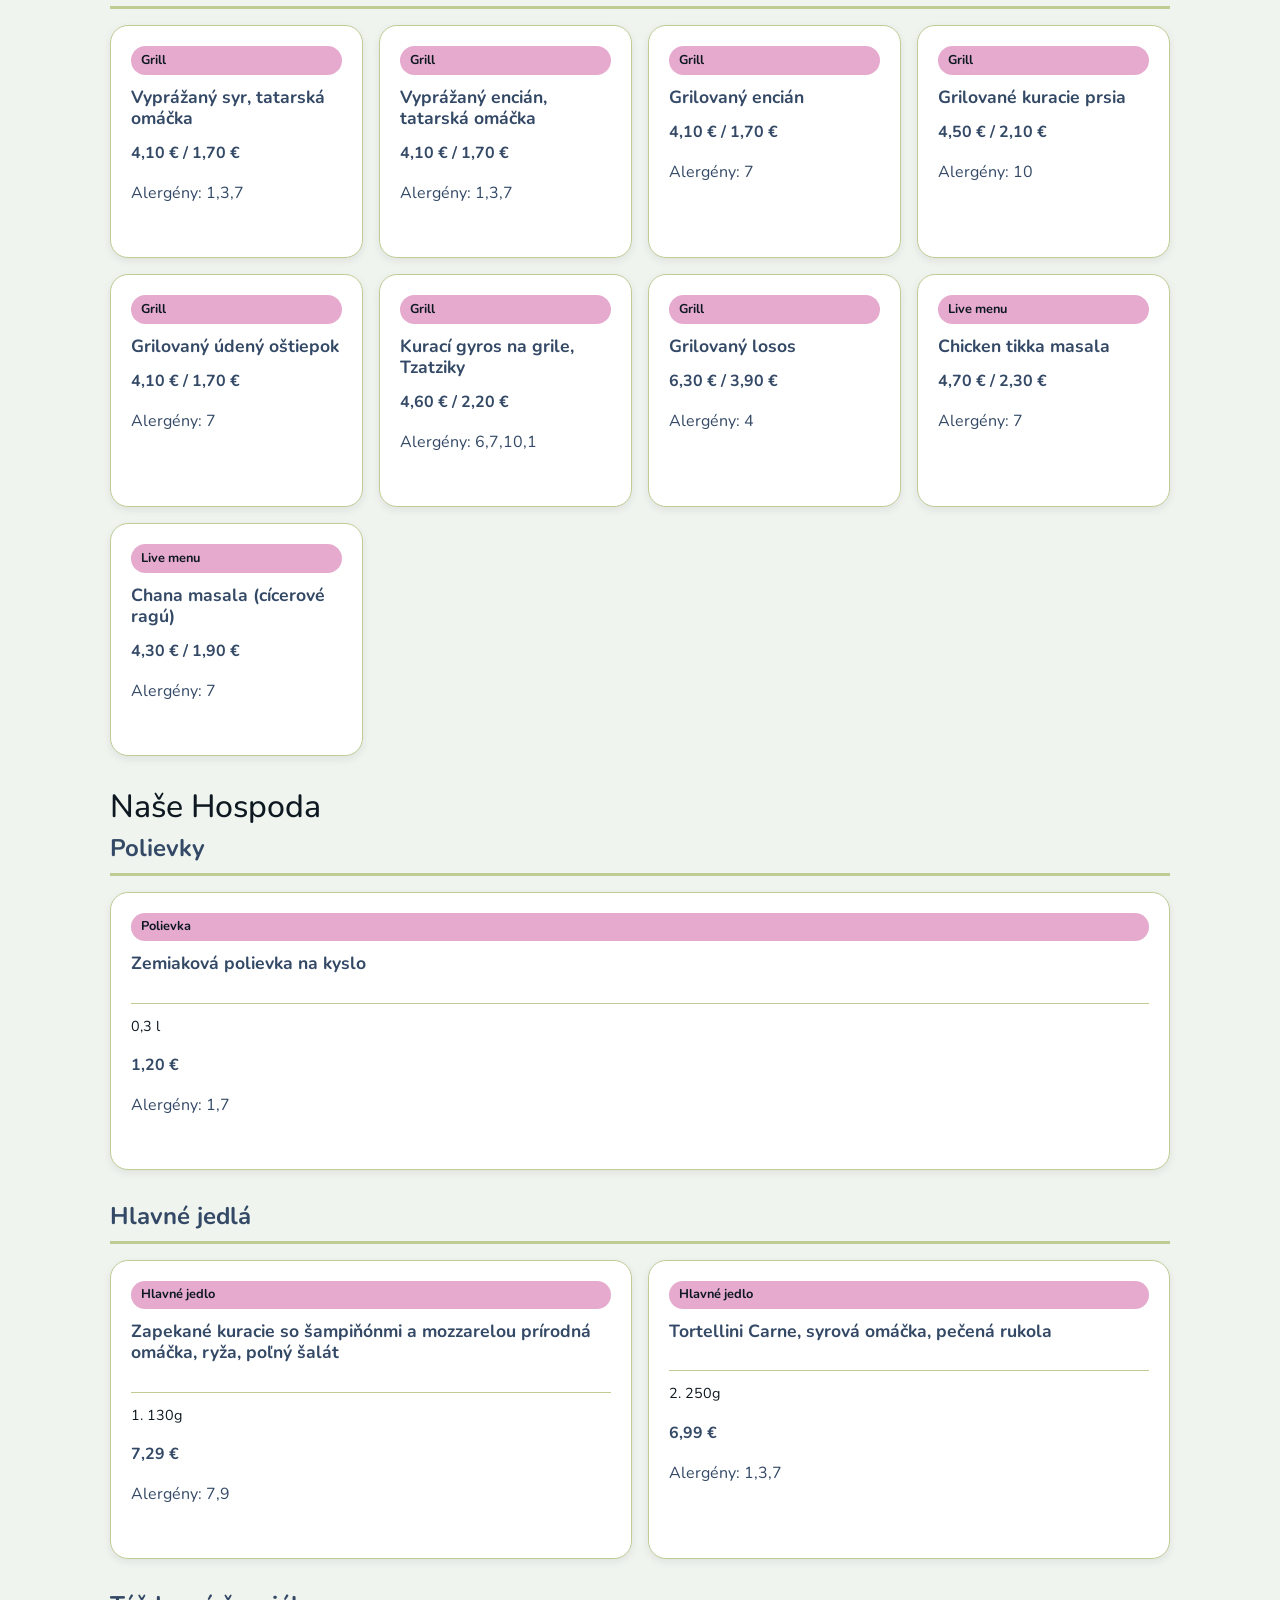
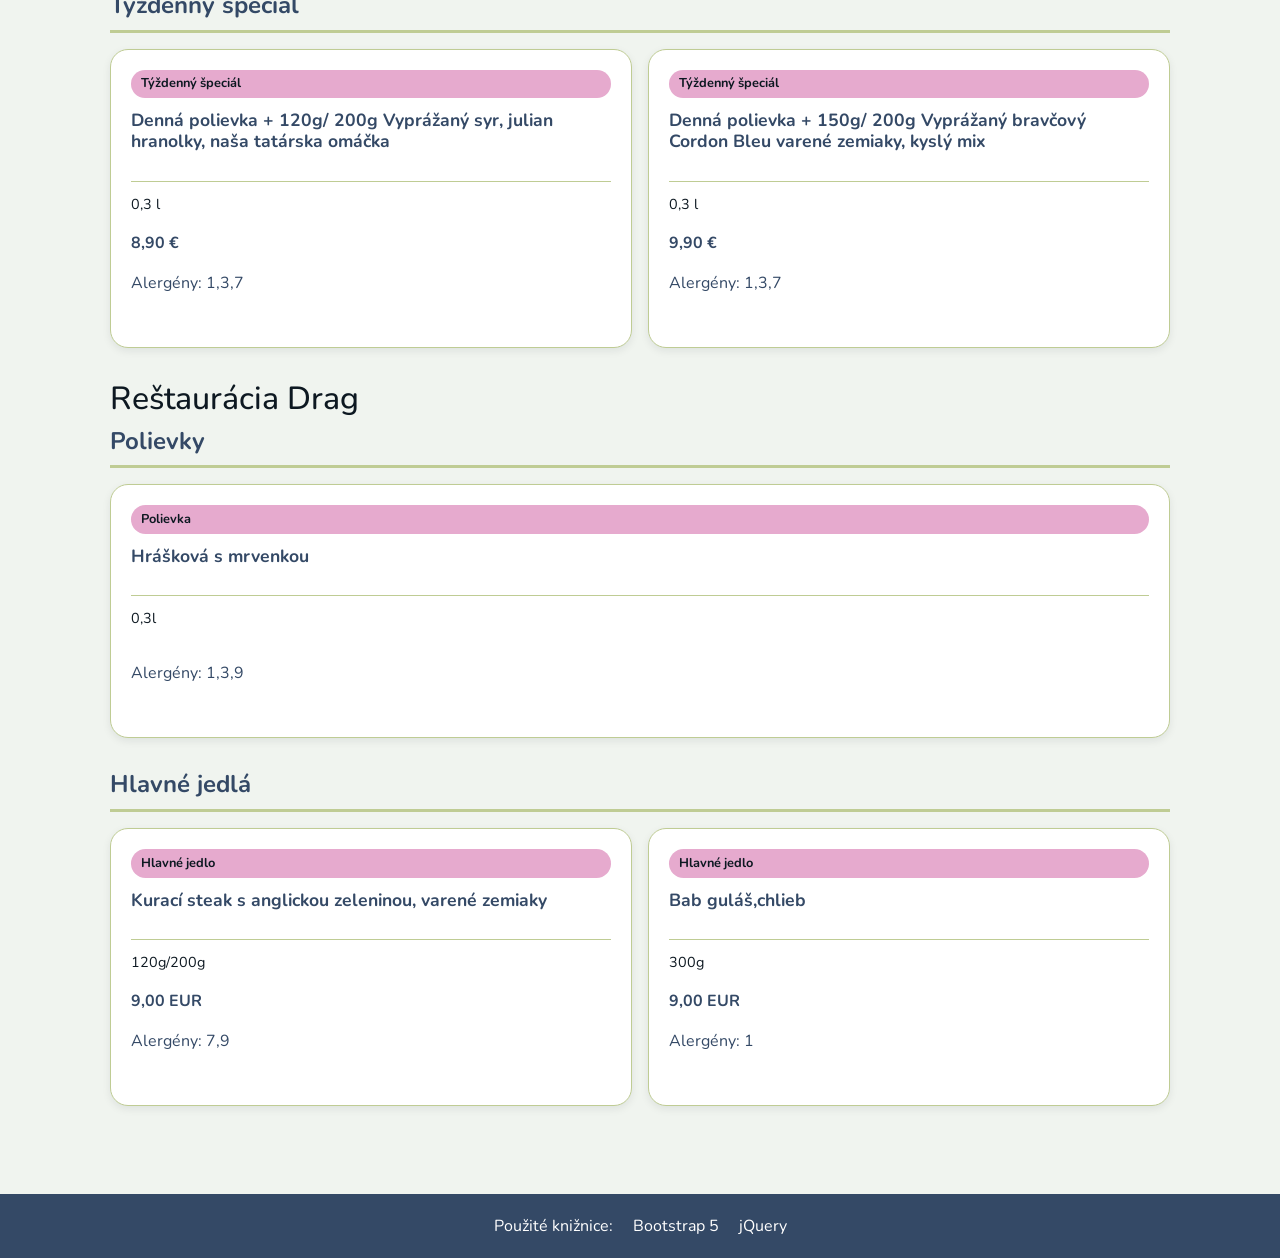
==== commit 0113aa1d: "data storage and respect for sources" ====
--- a/index.html
+++ b/index.html
@@ -51,6 +51,20 @@
     <main>
         <section id="restaurant-selection">
             <div id="restaurant-selector" class="restaurant-selector" aria-label="Výber reštaurácie">
+
+                <div class="menu-actions">
+                    <button type="button" id="refresh-menu">
+                        Aktualizovať menu
+                    </button>
+
+                    <button type="button" id="clear-menu-cache">
+                        Vymazať uložené dáta
+                    </button>
+                    </div>
+
+                    <p id="menu-loading" hidden>
+                    Načítavam menu...
+                    </p>
 
                 <h2 class="h4 mb-3">Vyberte si reštauráciu</h2>
 
--- a/css/style.css
+++ b/css/style.css
@@ -106,6 +106,65 @@
 .header-title p {
   margin: 5px 0 0;
   color: var(--color-background);
+}
+
+.menu-actions {
+    display: flex;
+    justify-content: center;
+    align-items: center;
+    flex-wrap: wrap;
+    gap: 12px;
+    margin: 24px 0;
+}
+
+.menu-actions button {
+    padding: 10px 20px;
+    border: 2px solid #344966;
+    border-radius: 10px;
+    font-family: inherit;
+    font-size: 15px;
+    font-weight: 600;
+    cursor: pointer;
+    transition:
+        background-color 0.2s ease,
+        color 0.2s ease,
+        transform 0.2s ease,
+        box-shadow 0.2s ease;
+}
+
+/* Основná кнопка */
+#refresh-menu {
+    background-color: #344966;
+    color: #ffffff;
+}
+
+#refresh-menu:hover {
+    background-color: #26384f;
+    transform: translateY(-2px);
+    box-shadow: 0 4px 10px rgba(52, 73, 102, 0.2);
+}
+
+/* Кнопка очистки */
+#clear-menu-cache {
+    background-color: transparent;
+    color: #344966;
+}
+
+#clear-menu-cache:hover {
+    background-color: #E6AACE;
+    border-color: #E6AACE;
+    transform: translateY(-2px);
+}
+
+.menu-actions button:active {
+    transform: translateY(0);
+}
+
+.menu-actions button:disabled {
+    opacity: 0.6;
+    cursor: wait;
+    transform: none;
+    box-shadow: none;
 }
 
 /* Navigation */
@@ -137,7 +196,7 @@
 }
 
 .main-nav .nav-link:hover {
-    background-color: #F0C3DC;
+    background-color: #E6AACE;;
     transform: translateY(-2px);
 }
 
@@ -307,6 +366,13 @@
   color: var(--color-secondary);
 }
 
+.restaurant-updated {
+    margin: 0;
+    color: #666;
+    font-size: 0.8rem;
+    text-align: center;
+}
+
 .restaurant-option {
   display: flex;
   flex-direction: column;
@@ -340,15 +406,15 @@
 
 /* Hamburger menu */
 .hamburger {
-  display: none;
-  padding: 0.5rem 0.75rem;
-  border: 2px solid var(--color-primary);
-  border-radius: var(--radius-button);
-  background-color: var(--color-secondary);
-  color: var(--color-surface);
-  font-size: 1.5rem;
-  line-height: 1;
-  cursor: pointer;
+    display: none;
+    padding: 0.5rem 0.75rem;
+    border: 2px solid var(--color-primary);
+    border-radius: var(--radius-button);
+    background-color: var(--color-secondary);
+    color: var(--color-surface);
+    font-size: 1.5rem;
+    line-height: 1;
+    cursor: pointer;
 }
 
 .hamburger:hover,
@@ -360,8 +426,8 @@
 }
 
 .hamburger:focus-visible {
-  outline: 3px solid var(--color-accent);
-  outline-offset: 3px;
+    outline: 3px solid var(--color-accent);
+    outline-offset: 3px;
 }
 
 @media (prefers-reduced-motion: reduce) {
@@ -389,28 +455,42 @@
   }
 
   .hamburger {
-    display: block;
-    margin: 0.75rem 1rem;
-  }
-
+        display: block;
+        margin: 0.75rem auto;
+    }
 
   .main-nav {
-    display: none;
+      display: none !important;
   }
 
   .main-nav.open {
-    display: block;
+      display: block !important;
   }
 
   .main-nav .container {
-    display: flex;
-    flex-direction: column;
-    gap: 0.5rem;
+      display: flex;
+      flex-direction: column;
+      align-items: stretch;
+      gap: 0.5rem;
+  }
+
+  .main-nav .nav-link {
+      flex: none;
+      width: 100%;
   }
 
   .header-title h1 {
     font-size: 1.3rem;
   }
+
+  .menu-actions {
+        flex-direction: column;
+        align-items: stretch;
+    }
+
+    .menu-actions button {
+        width: 100%;
+    }
 
   .footer-content,
   .libraries {
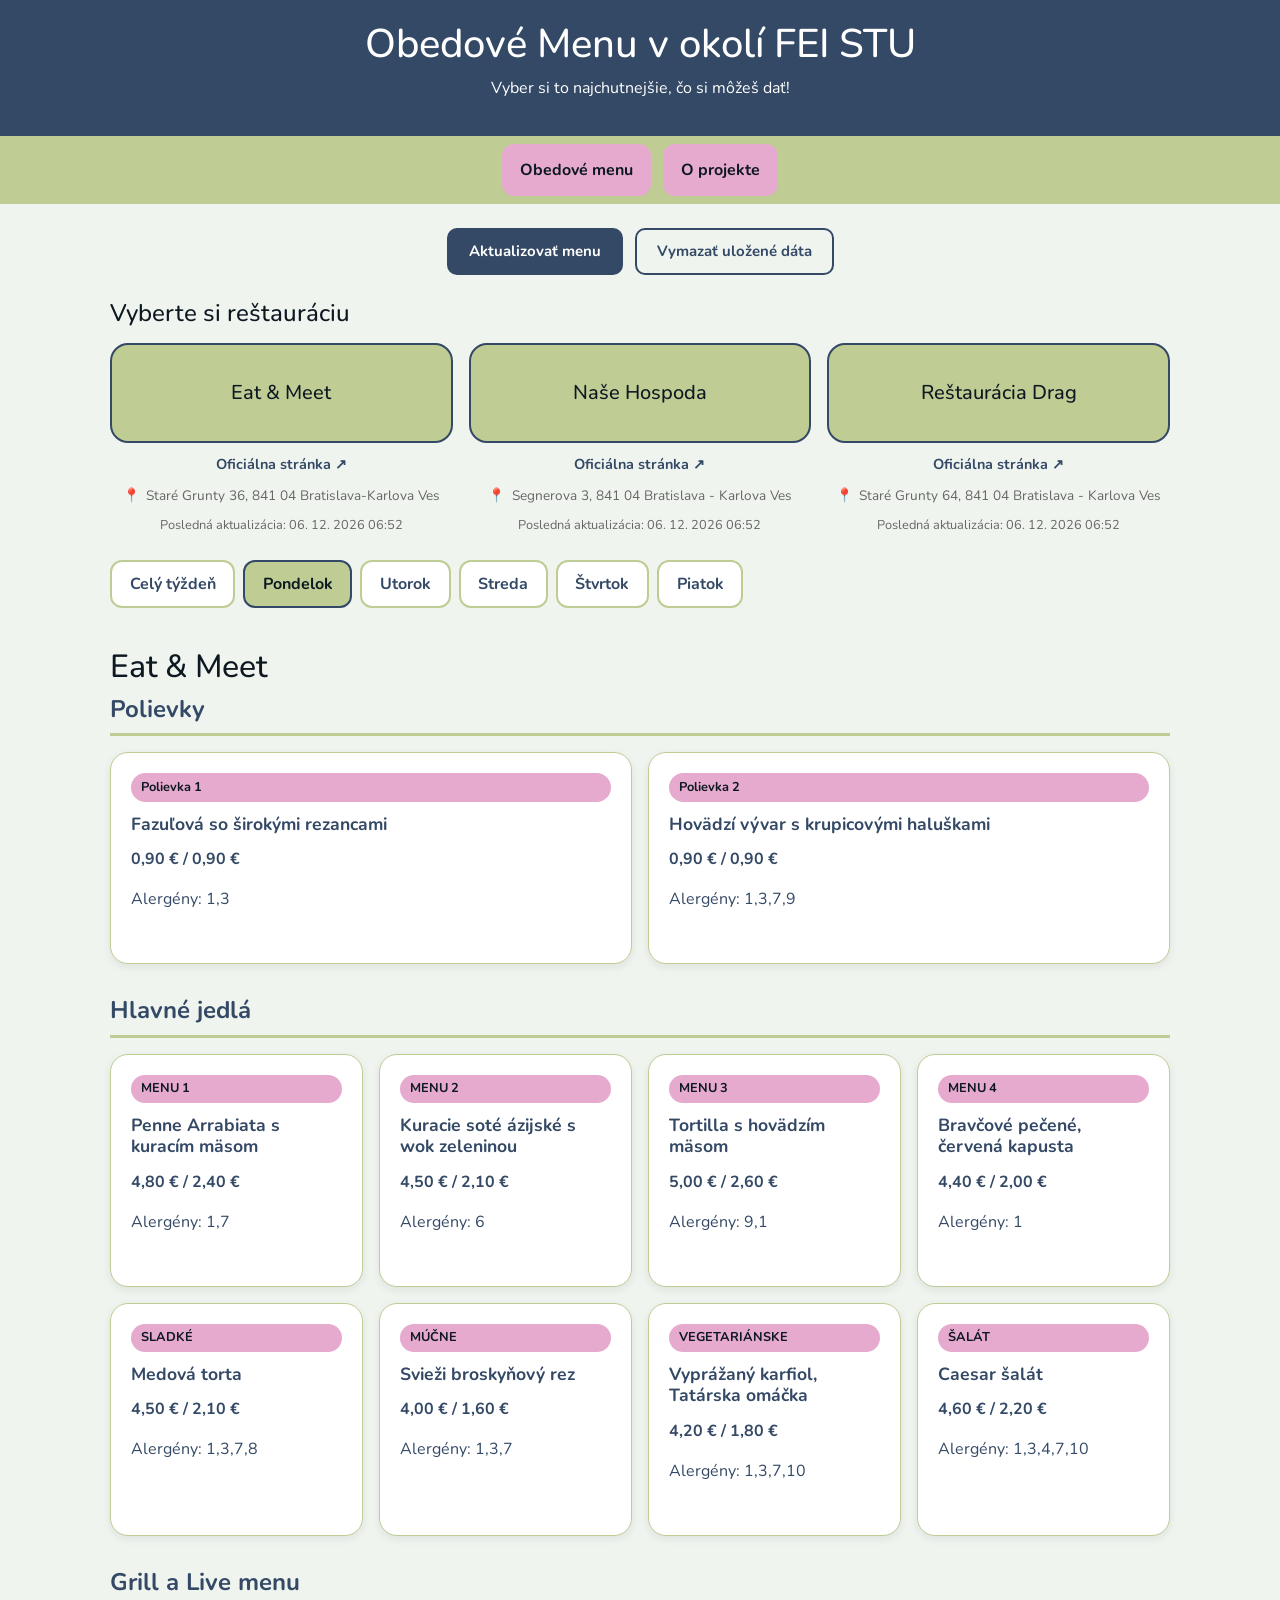
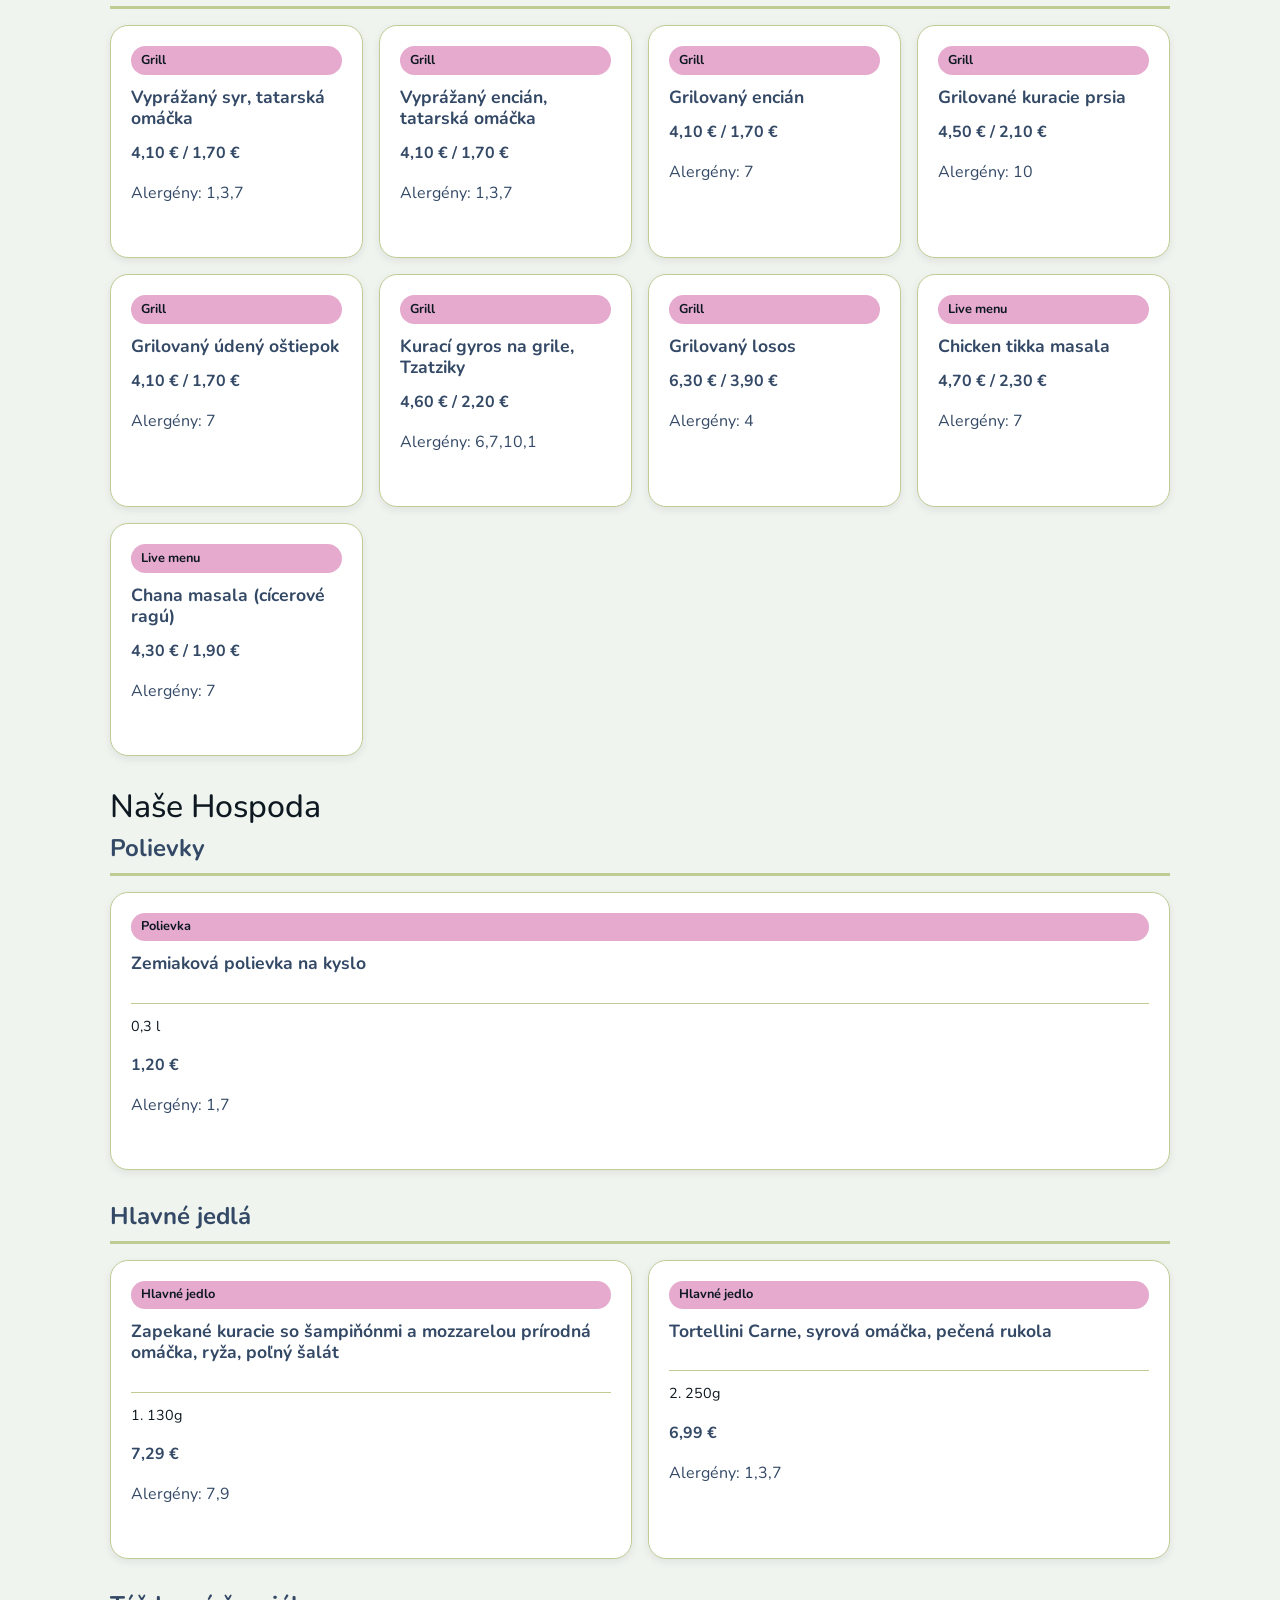
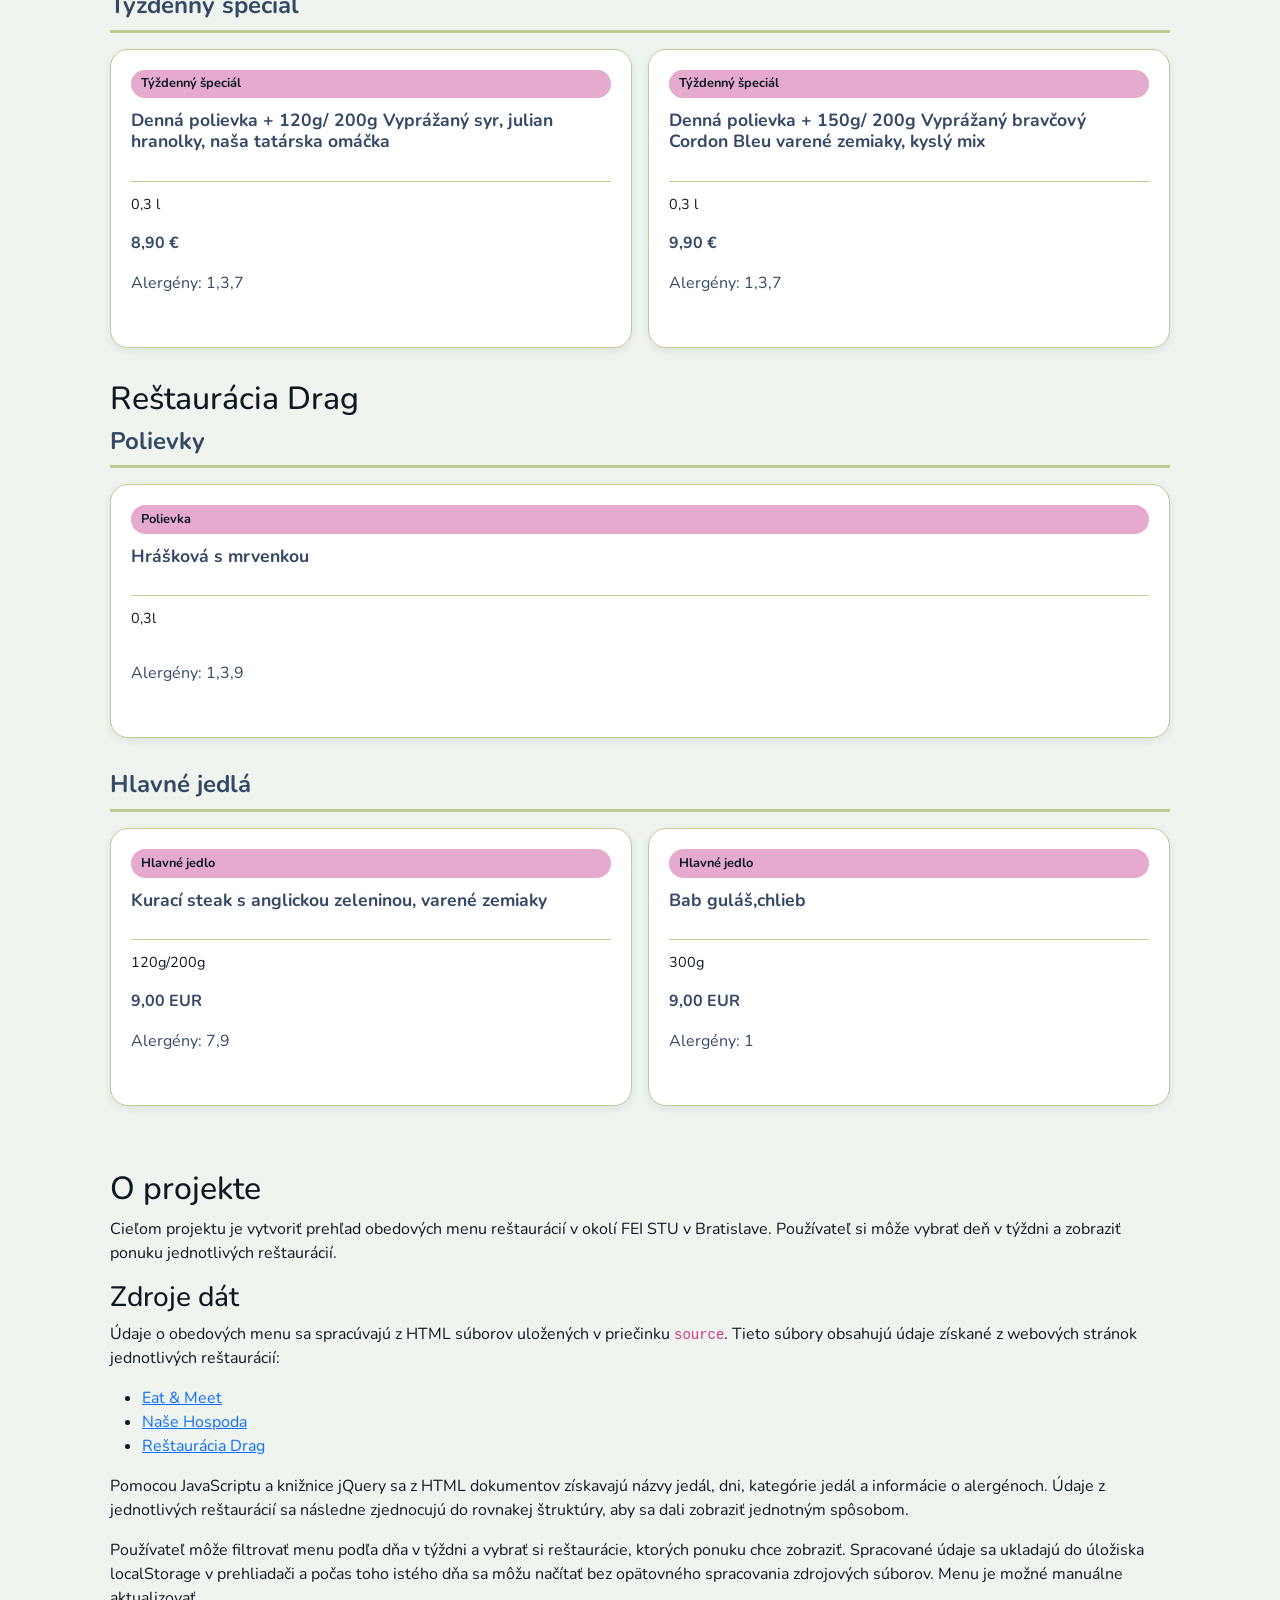
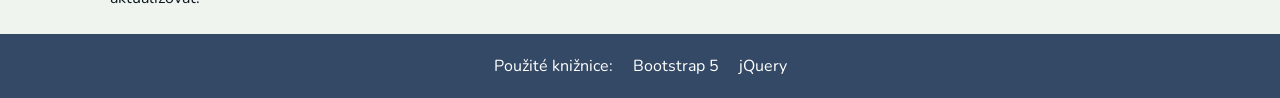
==== commit 01f91bf6: "fix: correct navigation and menu rendering" ====
--- a/index.html
+++ b/index.html
@@ -5,7 +5,7 @@
     <meta name="viewport" content="width=device-width, initial-scale=1.0">
     <title>Obedové Menu</title>
 
-    <link rel="icon" type="image/x-icon" href="favicon.svg">
+    <link rel="icon" type="image/svg+xml" href="favicon.svg">
 
     <!-- Bootstrap CSS -->
     <link
@@ -39,12 +39,10 @@
     <nav class="main-nav navbar navbar-expand-md" id="main-nav"
         aria-label="Hlavná navigácia">
         <div class="container">
-            <a href="index.html" class="nav-link active" aria-current="page">
-                Obedové menu
-            </a>
-            <a href="about.html" class="nav-link">
-                O projekte
-            </a>
+            <ul>
+                <li><a class="nav-link" href="#menu-section">Obedové menu</a></li>
+                <li><a class="nav-link" href="#about">O projekte</a></li>
+            </ul>
         </div>
     </nav>
 
@@ -98,29 +96,89 @@
             </div>
         </section>
 
+        <section id="about">
+            <div class="about-container">
+                <h2>O projekte</h2>
+
+                <p>
+                    Cieľom projektu je vytvoriť prehľad obedových menu
+                    reštaurácií v okolí FEI STU v Bratislave. Používateľ
+                    si môže vybrať deň v týždni a zobraziť ponuku
+                    jednotlivých reštaurácií.
+                </p>
+
+                <h3>Zdroje dát</h3>
+
+                <p>
+                    Údaje o obedových menu sa spracúvajú z HTML súborov
+                    uložených v priečinku <code>source</code>. Tieto súbory
+                    obsahujú údaje získané z webových stránok jednotlivých
+                    reštaurácií:
+                </p>
+                <ul>
+                    <li>
+                        <a href="https://eatandmeet.sk/" target="_blank"
+                        rel="noopener noreferrer">
+                            Eat &amp; Meet
+                        </a>
+                    </li>
+                    <li>
+                        <a href="https://www.nasehospoda-karloveska.sk/"
+                        target="_blank" rel="noopener noreferrer">
+                            Naše Hospoda
+                        </a>
+                    </li>
+                    <li>
+                        <a href="https://www.restauracia-drag.sk/restauracia-drag"
+                        target="_blank" rel="noopener noreferrer">
+                            Reštaurácia Drag
+                        </a>
+                    </li>
+                </ul>
+
+                <p>
+                    Pomocou JavaScriptu a knižnice jQuery sa z HTML
+                    dokumentov získavajú názvy jedál, dni, kategórie
+                    jedál a informácie o alergénoch. Údaje z jednotlivých
+                    reštaurácií sa následne zjednocujú do rovnakej štruktúry,
+                    aby sa dali zobraziť jednotným spôsobom.
+                </p>
+
+                <p>
+                    Používateľ môže filtrovať menu podľa dňa v týždni
+                    a vybrať si reštaurácie, ktorých ponuku chce zobraziť.
+                    Spracované údaje sa ukladajú do úložiska localStorage
+                    v prehliadači a počas toho istého dňa sa môžu načítať
+                    bez opätovného spracovania zdrojových súborov.
+                    Menu je možné manuálne aktualizovať.
+                </p>
+
+            </div>
+        </section>
+
     </main>
 
     <footer>
         <div class="footer-content">
-        <p>Použité knižnice:</p>
+            <p>Použité knižnice:</p>
 
-        <ul class="libraries">
-            <li>
-                <a href="https://getbootstrap.com/"
-                   target="_blank"
-                   rel="noopener noreferrer">
-                    Bootstrap 5
-                </a>
-            </li>
-            <li>
-                <a href="https://jquery.com/"
-                   target="_blank"
-                   rel="noopener noreferrer">
-                    jQuery
-                </a>
-            </li>
-        </ul>
-    </div>
+            <ul class="libraries">
+                <li>
+                    <a href="https://getbootstrap.com/"
+                    target="_blank"
+                    rel="noopener noreferrer">
+                        Bootstrap 5
+                    </a>
+                </li>
+                <li>
+                    <a href="https://jquery.com/"
+                    target="_blank"
+                    rel="noopener noreferrer">
+                        jQuery
+                    </a>
+                </li>
+            </ul>
+        </div>
     </footer>
 
 
--- a/css/style.css
+++ b/css/style.css
@@ -151,8 +151,8 @@
 }
 
 #clear-menu-cache:hover {
-    background-color: #E6AACE;
-    border-color: #E6AACE;
+    background-color: var(--color-accent);
+    border-color: var(--color-accent);
     transform: translateY(-2px);
 }
 
@@ -177,11 +177,25 @@
     display: flex;
     justify-content: center;
     align-items: center;
+}
+
+.main-nav ul {
+    display: flex;
+    justify-content: center;
+    align-items: center;
     gap: 0.75rem;
+    list-style: none;
+    padding: 0;
+    margin: 0;
+}
+
+.main-nav li {
+    flex: 0 1 180px;
 }
 
 .main-nav .nav-link {
-    flex: 0 1 180px;
+    white-space: nowrap;
+    display: block;
     padding: 0.75rem 1rem;
     border: 2px solid transparent;
     border-radius: var(--radius-button);
@@ -196,15 +210,10 @@
 }
 
 .main-nav .nav-link:hover {
-    background-color: #E6AACE;;
+    background-color: #D98DB9;
     transform: translateY(-2px);
 }
 
-.main-nav .nav-link.active {
-    background-color: #D98DB9;
-    border-color: #D98DB9;
-    color: var(--color-text);
-}
 
 main {
   max-width: 1100px;
@@ -303,6 +312,14 @@
   font-weight: 700;
 }
 
+.menu-unavailable {
+    padding: 1rem;
+    border-radius: var(--radius-button);
+    background-color: var(--color-surface);
+    color: var(--color-secondary);
+    text-align: center;
+}
+
 /* Meal cards */
 .meals-grid {
   display: grid;
@@ -430,6 +447,57 @@
     outline-offset: 3px;
 }
 
+/* About project */
+.about-section {
+    padding: 3rem 0;
+    background-color: var(--color-background);
+    color: var(--color-text);
+}
+
+.about-section h2 {
+    margin-bottom: 1.5rem;
+    text-align: center;
+}
+
+.about-section h3 {
+    margin-top: 1.75rem;
+    margin-bottom: 0.75rem;
+    color: var(--color-secondary);
+}
+
+.about-section p {
+    line-height: 1.7;
+    margin-bottom: 1rem;
+}
+
+.about-section ul {
+    padding-left: 1.5rem;
+    margin-bottom: 1.25rem;
+}
+
+.about-section li {
+    margin-bottom: 0.5rem;
+    line-height: 1.6;
+}
+
+.about-section a {
+    color: var(--color-secondary);
+    text-decoration: underline;
+    text-underline-offset: 3px;
+    transition: color var(--transition-default);
+}
+
+.about-section a:hover {
+    color: var(--color-accent);
+}
+
+.about-section code {
+    padding: 0.15rem 0.35rem;
+    border-radius: 4px;
+    background-color: var(--color-primary);
+    color: var(--color-text);
+}
+
 @media (prefers-reduced-motion: reduce) {
   .meal-card,
   .restaurant-card,
@@ -449,6 +517,11 @@
     padding: 16px;
   }
 
+  html,
+  body {
+      overflow-x: hidden;
+  }
+
   main {
     margin: 16px auto;
     padding: 0 12px;
@@ -458,25 +531,34 @@
         display: block;
         margin: 0.75rem auto;
     }
-
   .main-nav {
-      display: none !important;
+    display: none;
   }
 
   .main-nav.open {
-      display: block !important;
+      display: block;
   }
 
   .main-nav .container {
-      display: flex;
+        padding-left: 0.75rem;
+        padding-right: 0.75rem;
+    }
+
+  .main-nav ul {
       flex-direction: column;
-      align-items: stretch;
+      width: 100%;
       gap: 0.5rem;
   }
 
-  .main-nav .nav-link {
+  .main-nav li {
       flex: none;
       width: 100%;
+  }
+
+  .main-nav .nav-link {
+      width: 100%;
+      padding: 0.75rem 1rem;
+      white-space: nowrap;
   }
 
   .header-title h1 {
